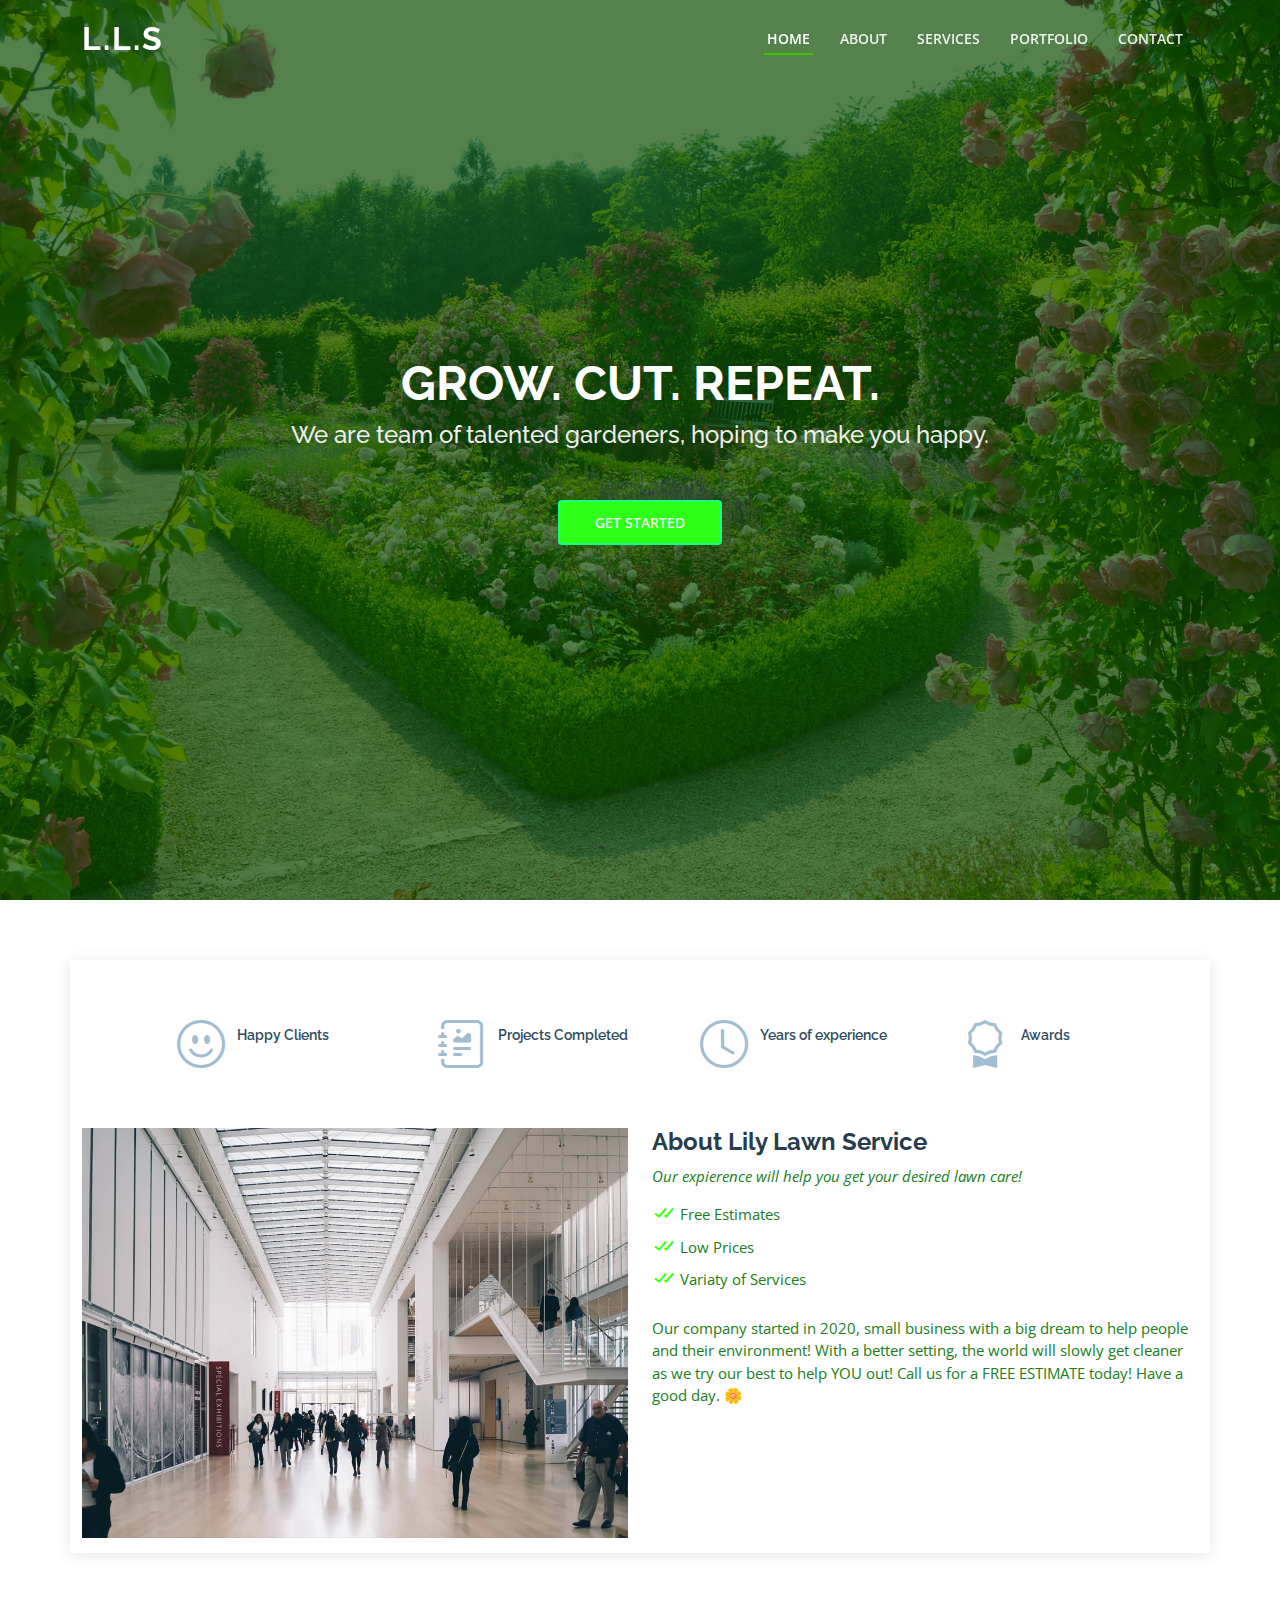
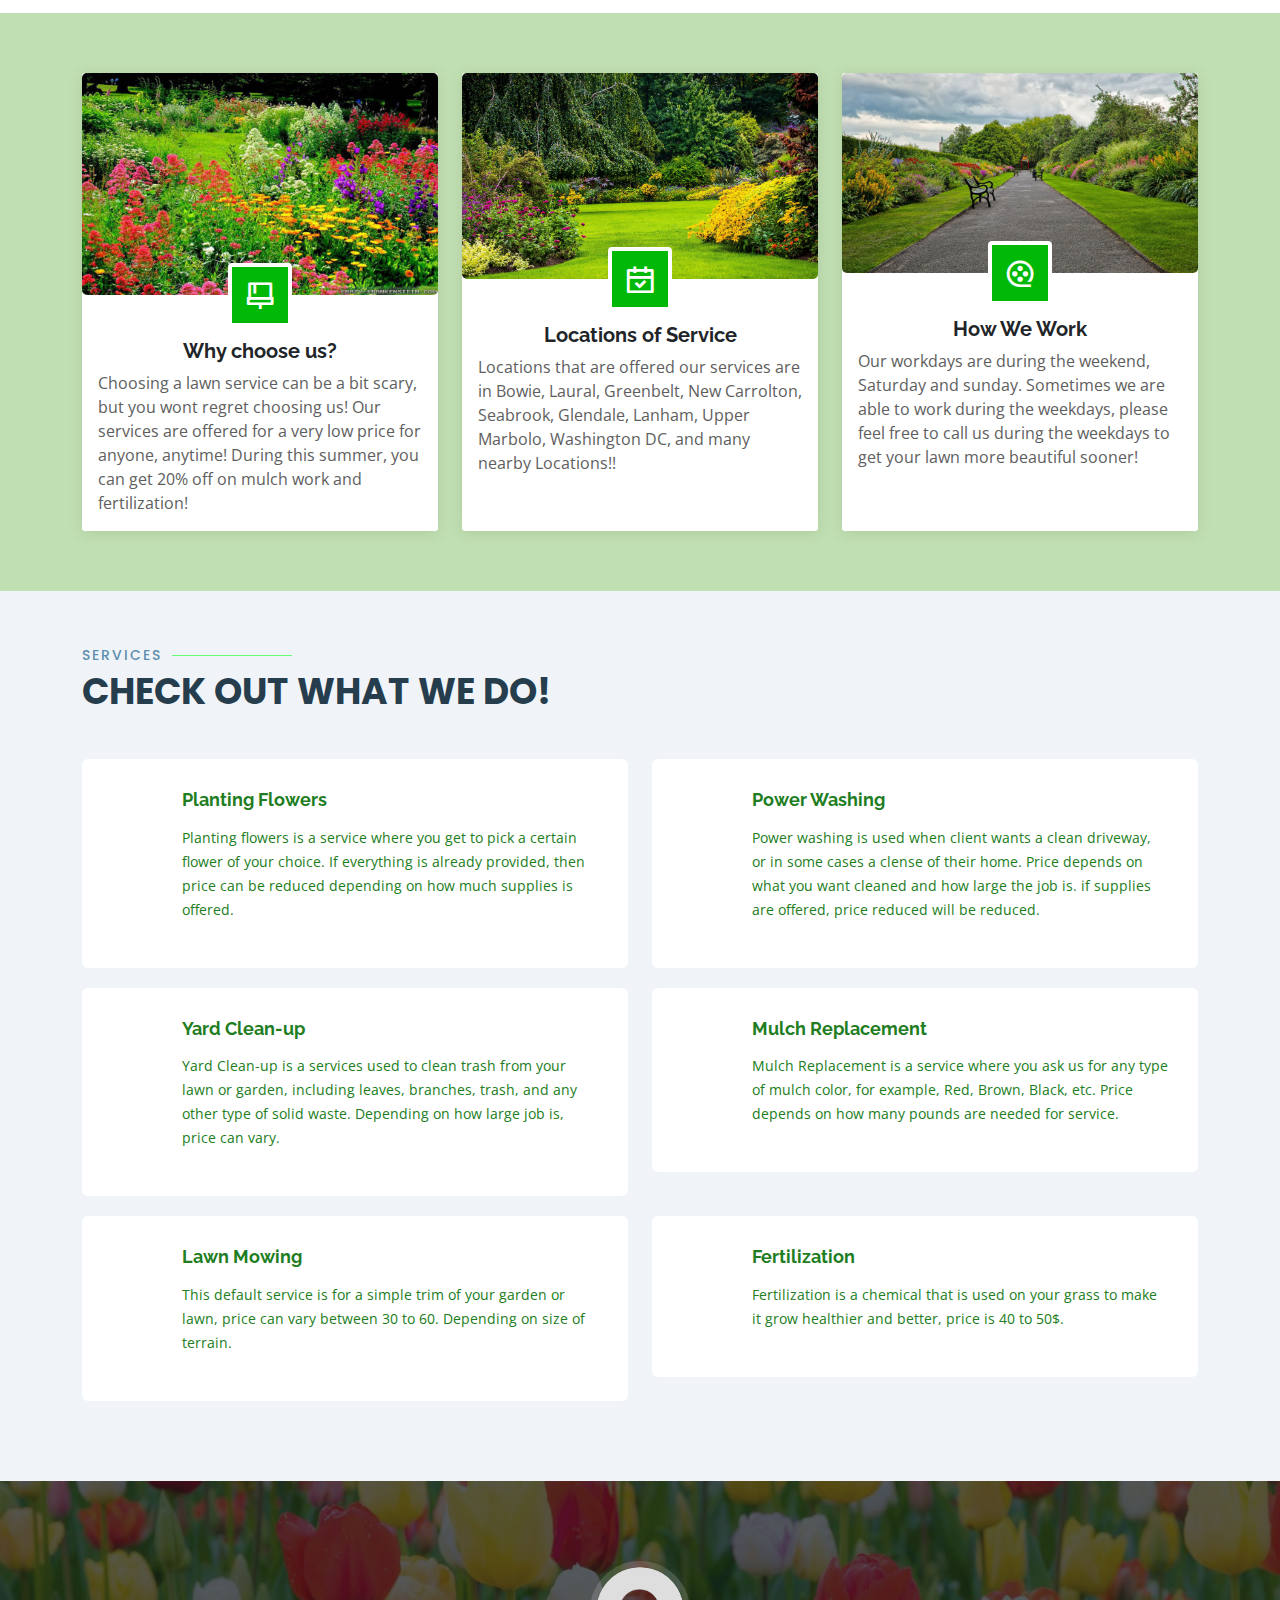
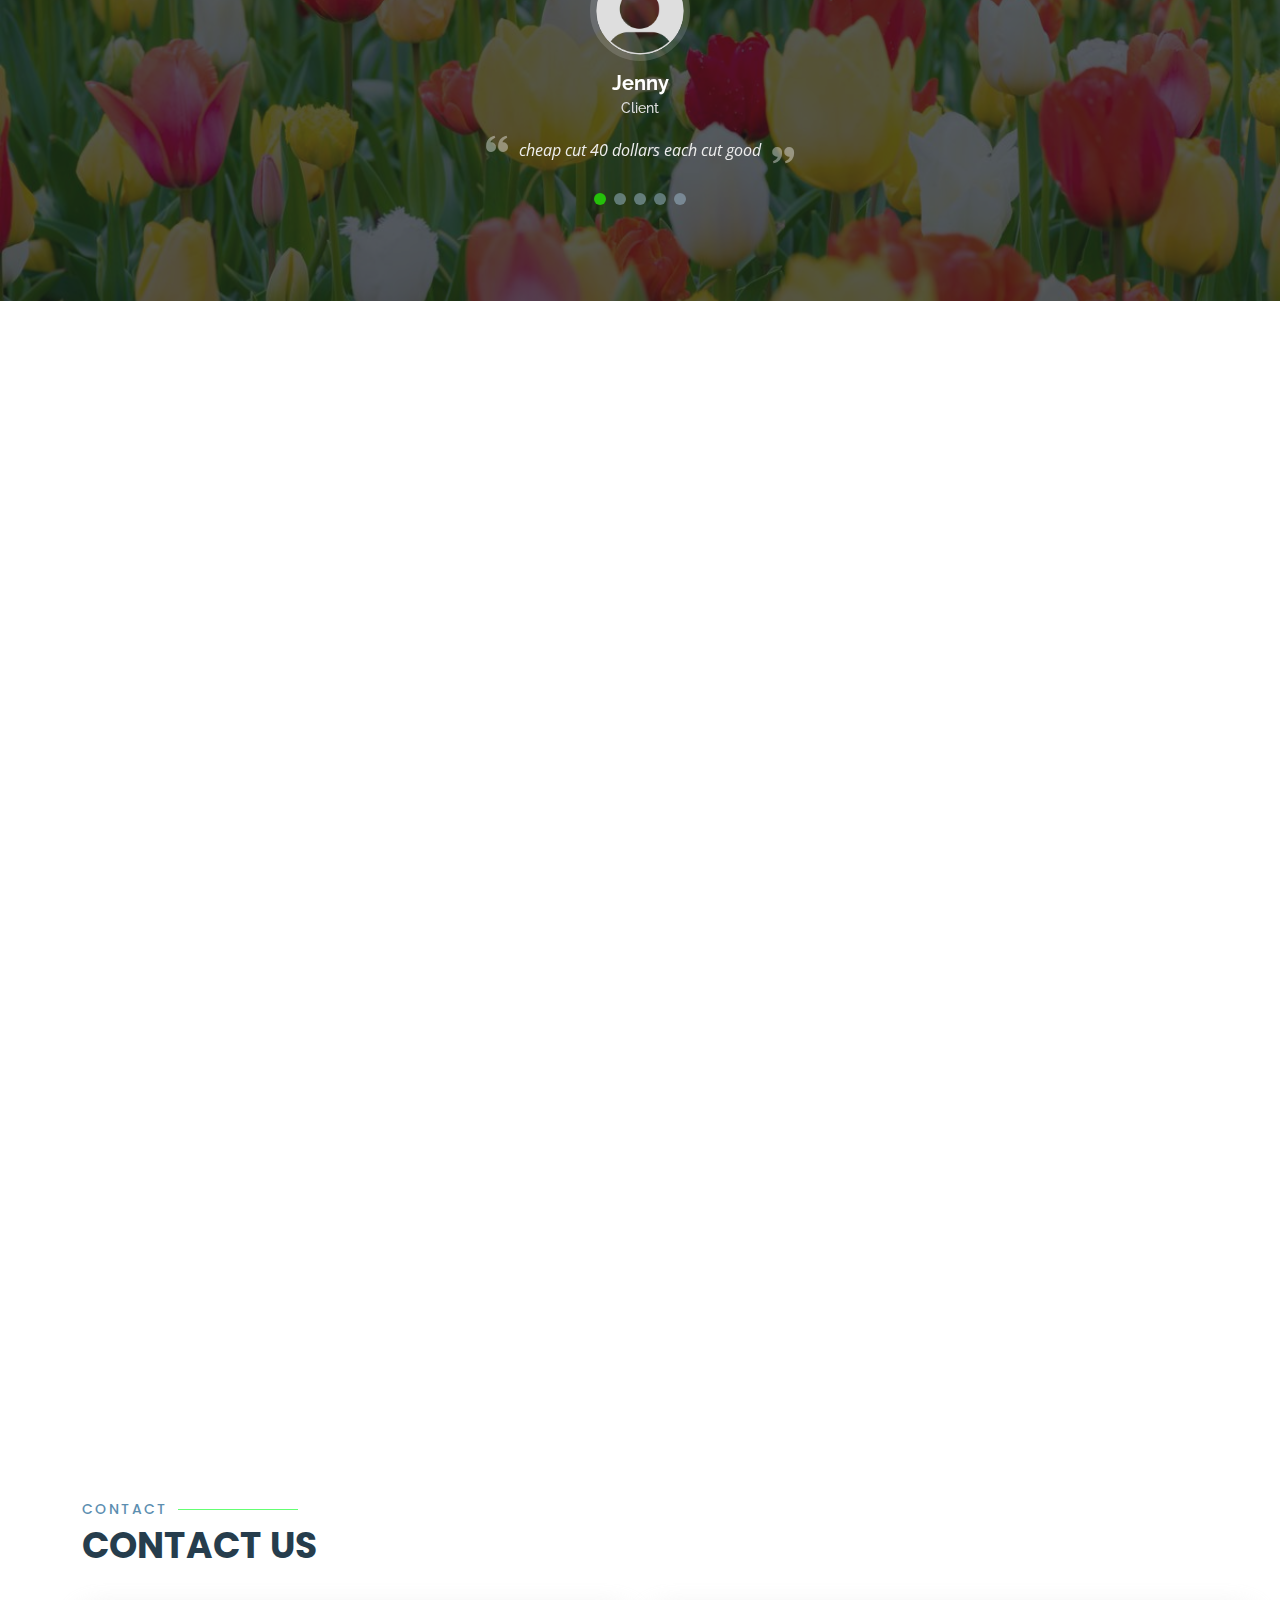
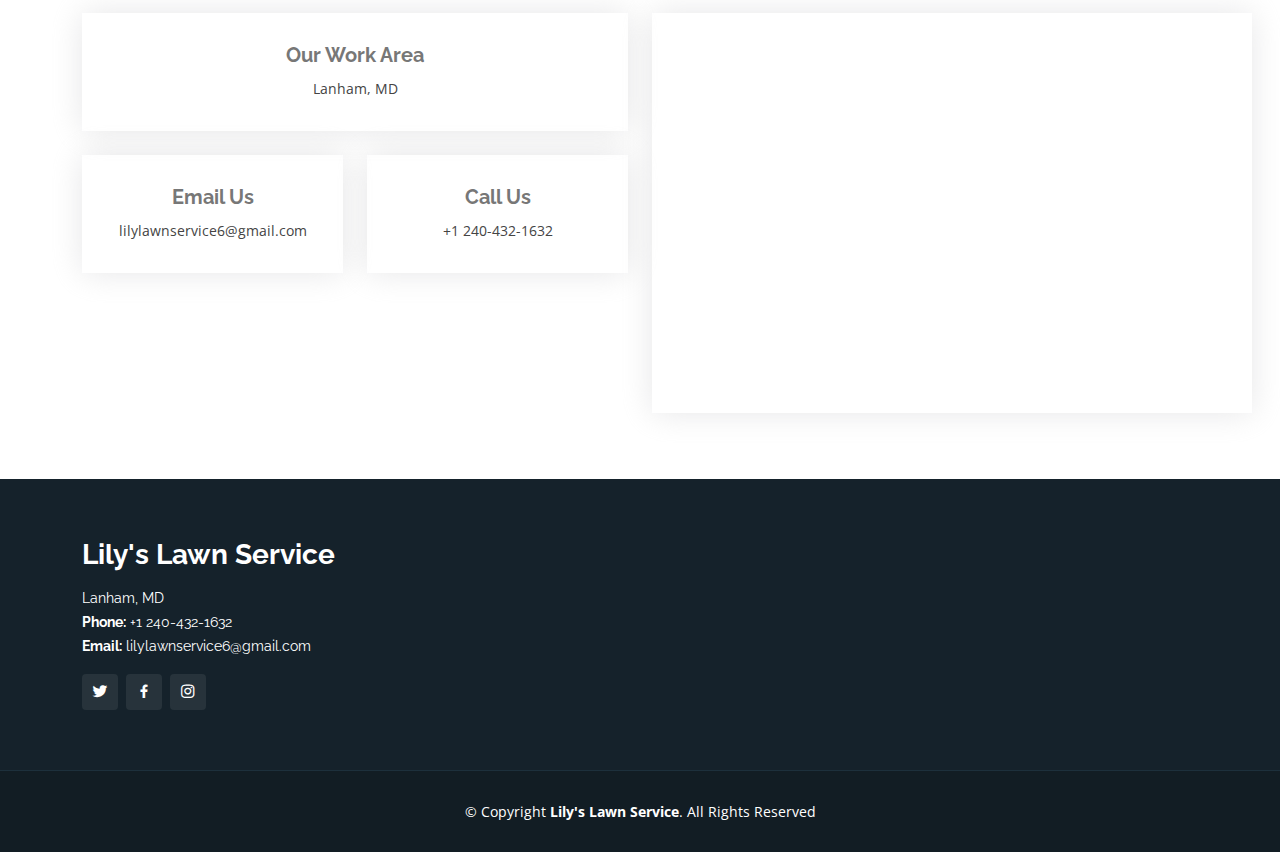
==== index.html @ 86cf3207 "fix address and #" ====
<!DOCTYPE html>
<html lang="en">

<head>
  <meta charset="utf-8">
  <meta content="width=device-width, initial-scale=1.0" name="viewport">

  <title>Lily's Lawn Service 🪷 </title>
  <meta content="" name="description">
  <meta content="" name="keywords">

  <!-- Favicons -->
  <link href="assets/img/favicon.png" rel="icon">
  <link href="assets/img/favicon.png" rel="apple-touch-icon">

  <!-- Google Fonts -->
  <link href="https://fonts.googleapis.com/css?family=Open+Sans:300,300i,400,400i,600,600i,700,700i|Raleway:300,300i,400,400i,500,500i,600,600i,700,700i|Poppins:300,300i,400,400i,500,500i,600,600i,700,700i" rel="stylesheet">
  <script async src="https://pagead2.googlesyndication.com/pagead/js/adsbygoogle.js?client=ca-pub-4412835452950258"
  crossorigin="anonymous"></script>
  <!-- Vendor CSS Files -->
  <link href="assets/vendor/aos/aos.css" rel="stylesheet">
  <link href="assets/vendor/bootstrap/css/bootstrap.min.css" rel="stylesheet">
  <link href="assets/vendor/bootstrap-icons/bootstrap-icons.css" rel="stylesheet">
  <link href="assets/vendor/boxicons/css/boxicons.min.css" rel="stylesheet">
  <link href="assets/vendor/glightbox/css/glightbox.min.css" rel="stylesheet">
  <link href="assets/vendor/remixicon/remixicon.css" rel="stylesheet">
  <link href="assets/vendor/swiper/swiper-bundle.min.css" rel="stylesheet">

  <!-- Template Main CSS File -->
  <link href="assets/css/style.css" rel="stylesheet">

</head>

<body>

  <!-- ======= Header ======= -->
  <header id="header" class="fixed-top ">
    <div class="container d-flex align-items-center justify-content-between">

      <h1 class="logo"><a href="index.html">L.L.S</a></h1>
      <!-- Uncomment below if you prefer to use an image logo -->
      <!-- <a href="index.html" class="logo"><img src="assets/img/logo.png" alt="" class="img-fluid"></a>-->

      <nav id="navbar" class="navbar">
        <ul>
          <li><a class="nav-link scrollto active" href="#hero">Home</a></li>
          <li><a class="nav-link scrollto" href="#about">About</a></li>
          <li><a class="nav-link scrollto" href="#services">Services</a></li>
          <li><a class="nav-link scrollto " href="#portfolio">Portfolio</a></li>
          <li><a class="nav-link scrollto" href="#contact">Contact</a></li>
        </ul>
        <i class="bi bi-list mobile-nav-toggle"></i>
      </nav><!-- .navbar -->

    </div>
  </header><!-- End Header -->

  <!-- ======= Hero Section ======= -->
  <section id="hero">
    <div class="hero-container" data-aos="fade-up" data-aos-delay="150">
      <h1>Grow. Cut. Repeat.</h1>
      <h2>We are team of talented gardeners, hoping to make you happy.</h2>
      <div class="d-flex">
        <a href="#about" class="btn-get-started scrollto">Get Started</a>
      </div>
    </div>
  </section><!-- End Hero -->

  <main id="main">

    <!-- ======= About Section ======= -->
    <section id="about" class="about">
      <div class="container">

        <div class="row justify-content-end">
          <div class="col-lg-11">
            <div class="row justify-content-end">

              <div class="col-lg-3 col-md-5 col-6 d-md-flex align-items-md-stretch">
                <div class="count-box">
                  <i class="bi bi-emoji-smile"></i>
                  
                  <p>Happy Clients</p>
                </div>
              </div>

              <div class="col-lg-3 col-md-5 col-6 d-md-flex align-items-md-stretch">
                <div class="count-box">
                  <i class="bi bi-journal-richtext"></i>
                  <p>Projects Completed</p>
                </div>
              </div>

              <div class="col-lg-3 col-md-5 col-6 d-md-flex align-items-md-stretch">
                <div class="count-box">
                  <i class="bi bi-clock"></i>
                  
                  <p>Years of experience</p>
                </div>
              </div>

              <div class="col-lg-3 col-md-5 col-6 d-md-flex align-items-md-stretch">
                <div class="count-box">
                  <i class="bi bi-award"></i>
                  
                  <p>Awards</p>
                </div>
              </div>

            </div>
          </div> 
        </div>

        <div class="row">

          <div class="col-lg-6 video-box align-self-baseline">
            <img src="assets/img/about.jpg" class="img-fluid" alt="">
          </div>

          <div class="col-lg-6 pt-3 pt-lg-0 content">
            <h3>About Lily Lawn Service</h3>
            <p class="fst-italic">
              Our expierence will help you get your desired lawn care!
            </p>
            <ul>
              <li><i class="bx bx-check-double"></i> Free Estimates</li>
              <li><i class="bx bx-check-double"></i> Low Prices</li>
              <li><i class="bx bx-check-double"></i> Variaty of Services</li>
            </ul>
            <p>
              Our company started in 2020, small business with a big dream to help people and their environment! With a better setting, the world
              will slowly get cleaner as we try our best to help YOU out! Call us for a FREE ESTIMATE today! Have a good day. 🌼
            </p>
          </div>

        </div>

      </div>
    </section><!-- End About Section -->

    <!-- ======= About Boxes Section ======= -->
    <section id="about-boxes" class="about-boxes">
      <div class="container">

        <div class="row">
          <div class="col-lg-4 col-md-6 d-flex align-items-stretch">
            <div class="card">
              <img src="assets/img/about-boxes-1.jpg" class="card-img" alt="...">
              <div class="card-icon">
                <i class="ri-brush-4-line"></i>
              </div>
              <div class="card-body">
                <h5 class="card-title">Why choose us?</h5>
                <p class="card-text">Choosing a lawn service can be a bit scary, but you wont regret choosing us! Our services are offered
                  for a very low price for anyone, anytime! During this summer, you can get 20% off on mulch work and fertilization!
                </p>
              </div>
            </div>
          </div>
          <div class="col-lg-4 col-md-6 d-flex align-items-stretch">
            <div class="card">
              <img src="assets/img/about-boxes-2.jpg" class="card-img" alt="...">
              <div class="card-icon">
                <i class="ri-calendar-check-line"></i>
              </div>
              <div class="card-body">
                <h5 class="card-title">Locations of Service</h5>
                <p class="card-text"> Locations that are offered our services are in Bowie, Laural, Greenbelt, New Carrolton, Seabrook, 
                  Glendale, Lanham, Upper Marbolo, Washington DC, and many nearby Locations!!
                </p>
              </div>
            </div>
          </div>
          <div class="col-lg-4 col-md-6 d-flex align-items-stretch">
            <div class="card">
              <img src="assets/img/about-boxes-3.jpg" class="card-img" alt="...">
              <div class="card-icon">
                <i class="ri-movie-2-line"></i>
              </div>
              <div class="card-body">
                <h5 class="card-title">How We Work</h5>
                <p class="card-text"> Our workdays are during the weekend, Saturday and sunday. Sometimes we are able to work during the weekdays,
                  please feel free to call us during the weekdays to get your lawn more beautiful sooner!
                </p>
              </div>
            </div>
          </div>
        </div>

      </div>
    </section><!-- End About Boxes Section -->



    <!-- ======= Services Section ======= -->
    <section id="services" class="services section-bg">
      <div class="container">

        <div class="section-title">
          <h2>Services</h2>
          <p>Check out what We Do!</p>
        </div>

        <div class="row">
          <div class="col-md-6">
            <div class="icon-box">
              <h4>Planting Flowers</h4>
              <p>Planting flowers is a service where you get to pick a certain flower of your choice. 
                If everything is already provided, then price can be reduced depending on how much supplies is offered.
              </p>
            </div>
          </div>
          <div class="col-md-6 mt-4 mt-md-0">
            <div class="icon-box">
              <h4>Power Washing</h4>
              <p>Power washing is used when client wants a clean driveway, or in some cases a clense of their home. Price depends on what you want
                cleaned and how large the job is. if supplies are offered, price reduced will be reduced.
              </p>
            </div>
          </div>
          <div class="col-md-6 mt-4 mt-md-0">
            <div class="icon-box">
              <h4>Yard Clean-up</h4>
              <p>Yard Clean-up is a services used to clean trash from your lawn or garden, including leaves, branches, trash, and any
                other type of solid waste. Depending on how large job is, price can vary.
              </p>
            </div>
          </div>
          <div class="col-md-6 mt-4 mt-md-0">
            <div class="icon-box">
              <h4>Mulch Replacement</h4>
              <p>Mulch Replacement is a service where you ask us for any type of mulch color, for example, Red, Brown, Black, etc. Price depends
                on how many pounds are needed for service. 
              </p>
            </div>
          </div>
          <div class="col-md-6 mt-4 mt-md-0">
            <div class="icon-box">
              <h4>Lawn Mowing</h4>
              <p>
               This default service is for a simple trim of your garden or lawn, price can vary between 30 to 60. Depending on size of terrain. 
              </p>
            </div>
          </div>
          <div class="col-md-6 mt-4 mt-md-0">
            <div class="icon-box">
              <h4>Fertilization</h4>
              <p>Fertilization is a chemical that is used on your grass to make it grow healthier and better, price is 40 to 50$.</p>
            </div>
          </div>
        </div>

      </div>
    </section><!-- End Services Section -->

    <!-- ======= Testimonials Section ======= -->
    <section id="testimonials" class="testimonials">
      <div class="container">

        <div class="testimonials-slider swiper">
          <div class="swiper-wrapper">

            <div class="swiper-slide">
              <div class="testimonial-item">
                <img src="assets/img/testimonials/testimonials-1.jpg" class="testimonial-img" alt="">
                <h3>Jenny</h3>
                <h4>Client</h4>
                <p>
                  <i class="bx bxs-quote-alt-left quote-icon-left"></i>
                  cheap cut 40 dollars each cut good
                  <i class="bx bxs-quote-alt-right quote-icon-right"></i>
                </p>
              </div>
            </div><!-- End testimonial item -->

            <div class="swiper-slide">
              <div class="testimonial-item">
                <img src="assets/img/testimonials/testimonials-1.jpg" class="testimonial-img" alt="">
                <h3>Stacy</h3>
                <h4>Client</h4>
                <p>
                  <i class="bx bxs-quote-alt-left quote-icon-left"></i>
                  good work with edges
                  <i class="bx bxs-quote-alt-right quote-icon-right"></i>
                </p>
              </div>
            </div><!-- End testimonial item -->

            <div class="swiper-slide">
              <div class="testimonial-item">
                <img src="assets/img/testimonials/testimonials-1.jpg" class="testimonial-img" alt="">
                <h3>John</h3>
                <h4>Client</h4>
                <p>
                  <i class="bx bxs-quote-alt-left quote-icon-left"></i>
                  mulch work clean and nice, low price
                  <i class="bx bxs-quote-alt-right quote-icon-right"></i>
                </p>
              </div>
            </div><!-- End testimonial item -->

            <div class="swiper-slide">
              <div class="testimonial-item">
                <img src="assets/img/testimonials/testimonials-1.jpg" class="testimonial-img" alt="">
                <h3>Sarah</h3>
                <h4>Client</h4>
                <p>
                  <i class="bx bxs-quote-alt-left quote-icon-left"></i>
                  fertilization grew my lawn better than before, im happy
                  <i class="bx bxs-quote-alt-right quote-icon-right"></i>
                </p>
              </div>
            </div><!-- End testimonial item -->

            <div class="swiper-slide">
              <div class="testimonial-item">
                <img src="assets/img/testimonials/testimonials-1.jpg" class="testimonial-img" alt="">
                <h3>Brett</h3>
                <h4>Client</h4>
                <p>
                  <i class="bx bxs-quote-alt-left quote-icon-left"></i>
                  Good work 💵
                  <i class="bx bxs-quote-alt-right quote-icon-right"></i>
                </p>
              </div>
            </div><!-- End testimonial item -->

          </div>
          <div class="swiper-pagination"></div>
        </div>

      </div>
    </section><!-- End Testimonials Section -->

    <!-- ======= Portfolio Section ======= -->
    <section id="portfolio" class="portfolio">
      <div class="container" data-aos="fade-up">

        <div class="section-title">
          <h2>Pictures!</h2>
          <p>Check our Work 💐</p>
        </div>

        

        <div class="row portfolio-container">

          <div class="col-lg-4 col-md-6 portfolio-item filter-app">
            <img src="assets/img/portfolio/portfolio-1.jpg" class="img-fluid" alt="">
            <div class="portfolio-info">
              
              <a href="assets/img/portfolio/portfolio-1.jpg" data-gallery="portfolioGallery" class="portfolio-lightbox preview-link" ><i class="bx bx-plus"></i></a>
              
            </div>
          </div>

          <div class="col-lg-4 col-md-6 portfolio-item filter-web">
            <img src="assets/img/portfolio/portfolio-2.jpg" class="img-fluid" alt="">
            <div class="portfolio-info">
              
              <a href="assets/img/portfolio/portfolio-2.jpg" data-gallery="portfolioGallery" class="portfolio-lightbox preview-link"><i class="bx bx-plus"></i></a>
              </a>
            </div>
          </div>

          <div class="col-lg-4 col-md-6 portfolio-item filter-app">
            <img src="assets/img/portfolio/portfolio-3.jpg" class="img-fluid" alt="">
            <div class="portfolio-info">
             
              <a href="assets/img/portfolio/portfolio-3.jpg" data-gallery="portfolioGallery" class="portfolio-lightbox preview-link" ><i class="bx bx-plus"></i></a>
              </a>
            </div>
          </div>

          <div class="col-lg-4 col-md-6 portfolio-item filter-card">
            <img src="assets/img/portfolio/portfolio-4.jpg" class="img-fluid" alt="">
            <div class="portfolio-info">
              
              <a href="assets/img/portfolio/portfolio-4.jpg" data-gallery="portfolioGallery" class="portfolio-lightbox preview-link" ><i class="bx bx-plus"></i></a>
              </a>
            </div>
          </div>

          <div class="col-lg-4 col-md-6 portfolio-item filter-web">
            <img src="assets/img/portfolio/portfolio-5.jpg" class="img-fluid" alt="">
            <div class="portfolio-info">
             
              <a href="assets/img/portfolio/portfolio-5.jpg" data-gallery="portfolioGallery" class="portfolio-lightbox preview-link" ><i class="bx bx-plus"></i></a>
              </i></a>
            </div>
          </div>

          

          <div class="col-lg-4 col-md-6 portfolio-item filter-card">
            <img src="assets/img/portfolio/portfolio-7.jpg" class="img-fluid" alt="">
            <div class="portfolio-info">
              
              <a href="assets/img/portfolio/portfolio-7.jpg" data-gallery="portfolioGallery" class="portfolio-lightbox preview-link" ><i class="bx bx-plus"></i></a>
              </i></a>
            </div>
          </div>

          <div class="col-lg-4 col-md-6 portfolio-item filter-card">
            <img src="assets/img/portfolio/portfolio-8.jpg" class="img-fluid" alt="">
            <div class="portfolio-info">
              
              <a href="assets/img/portfolio/portfolio-8.jpg" data-gallery="portfolioGallery" class="portfolio-lightbox preview-link"><i class="bx bx-plus"></i></a>
              </a>
            </div>
          </div>

          <div class="col-lg-4 col-md-6 portfolio-item filter-web">
            <img src="assets/img/portfolio/portfolio-9.jpg" class="img-fluid" alt="">
            <div class="portfolio-info">
              
              <a href="assets/img/portfolio/portfolio-9.jpg" data-gallery="portfolioGallery" class="portfolio-lightbox preview-link"><i class="bx bx-plus"></i></a>
              </a>
            </div>
          </div>

        </div>

      </div>
    </section><!-- End Portfolio Section -->


    <!-- ======= Contact Section ======= -->
    <section id="contact" class="contact">
      <div class="container">

    <div class=" section-title">
        <h2>Contact</h2>
        <p>Contact Us</p>
      </div>

      <div class="row">

        <div class="col-lg-6">

          <div class="row">
            <div class="col-md-12">
              <div class="info-box">
                
                <h3>Our Work Area</h3>
                <p>Lanham, MD</p>
              </div>
            </div>
            <div class="col-md-6">
              <div class="info-box mt-4">
                
                <h3>Email Us</h3>
                <p>lilylawnservice6@gmail.com</p>
              </div>
            </div>
            <div class="col-md-6">
              <div class="info-box mt-4">
                
                <h3>Call Us</h3>
                <p>+1 240-432-1632</p>
              </div>
              
              
            </div>
          </div>

        </div>
        <div class="col-lg-6 mt-4 mt-lg-0">
        <iframe src="https://www.google.com/maps/embed?pb=!1m18!1m12!1m3!1d198740.94973041775!2d-77.17938528219297!3d38.893629164946034!2m3!1f0!2f0!3f0!3m2!1i1024!2i768!4f13.1!3m3!1m2!1s0x89b7c6de5af6e45b%3A0xd6e28ec00254a198!2sWashington%2C%20District%20of%20Columbia!5e0!3m2!1sen!2sus!4v1688306284787!5m2!1sen!2sus" width="600" height="400" style="border:0;" div class="php-email-form" allowfullscreen="" loading="lazy" referrerpolicy="no-referrer-when-downgrade"></iframe></div>
      </div>
    </div>

      </div>
      
    </section><!-- End Contact Section -->

  </main><!-- End #main -->

  <!-- ======= Footer ======= -->
  <footer id="footer">
    <div class="footer-top">
      <div class="container">
        <div class="row">

          <div class="col-lg-3 col-md-6">
            <div class="footer-info">
              <h3>Lily's Lawn Service</h3>
              <p>
                Lanham, MD<br>
                <strong>Phone:</strong> +1 240-432-1632<br>
                <strong>Email:</strong> lilylawnservice6@gmail.com<br>
              </p>
              <div class="social-links mt-3">
                <a href="https://twitter.com/LilyLawnServic3" target="_blank" class="twitter"><i class="bx bxl-twitter"></i></a>
                <a href="https://www.facebook.com/nicole.delacryz.9"  target="_blank" class="facebook"><i class="bx bxl-facebook"></i></a>
                <a href="https://www.instagram.com/lilyslawn/"  target="_blank" class="instagram"><i class="bx bxl-instagram"></i></a>
              </div>
            </div>
          </div>


         

        </div>
      </div>
    </div>

    <div class="container">
      <div class="copyright">
        &copy; Copyright <strong><span>Lily's Lawn Service</span></strong>. All Rights Reserved
      </div>
    </div>
  </footer><!-- End Footer -->

  <div id="preloader"></div>
  <a href="#" class="back-to-top d-flex align-items-center justify-content-center"><i class="bi bi-arrow-up-short"></i></a>

  <!-- Vendor JS Files -->
  <script src="assets/vendor/purecounter/purecounter_vanilla.js"></script>
  <script src="assets/vendor/aos/aos.js"></script>
  <script src="assets/vendor/bootstrap/js/bootstrap.bundle.min.js"></script>
  <script src="assets/vendor/glightbox/js/glightbox.min.js"></script>
  <script src="assets/vendor/isotope-layout/isotope.pkgd.min.js"></script>
  <script src="assets/vendor/swiper/swiper-bundle.min.js"></script>

  <!-- Template Main JS File -->
  <script src="assets/js/main.js"></script>

</body>

</html>
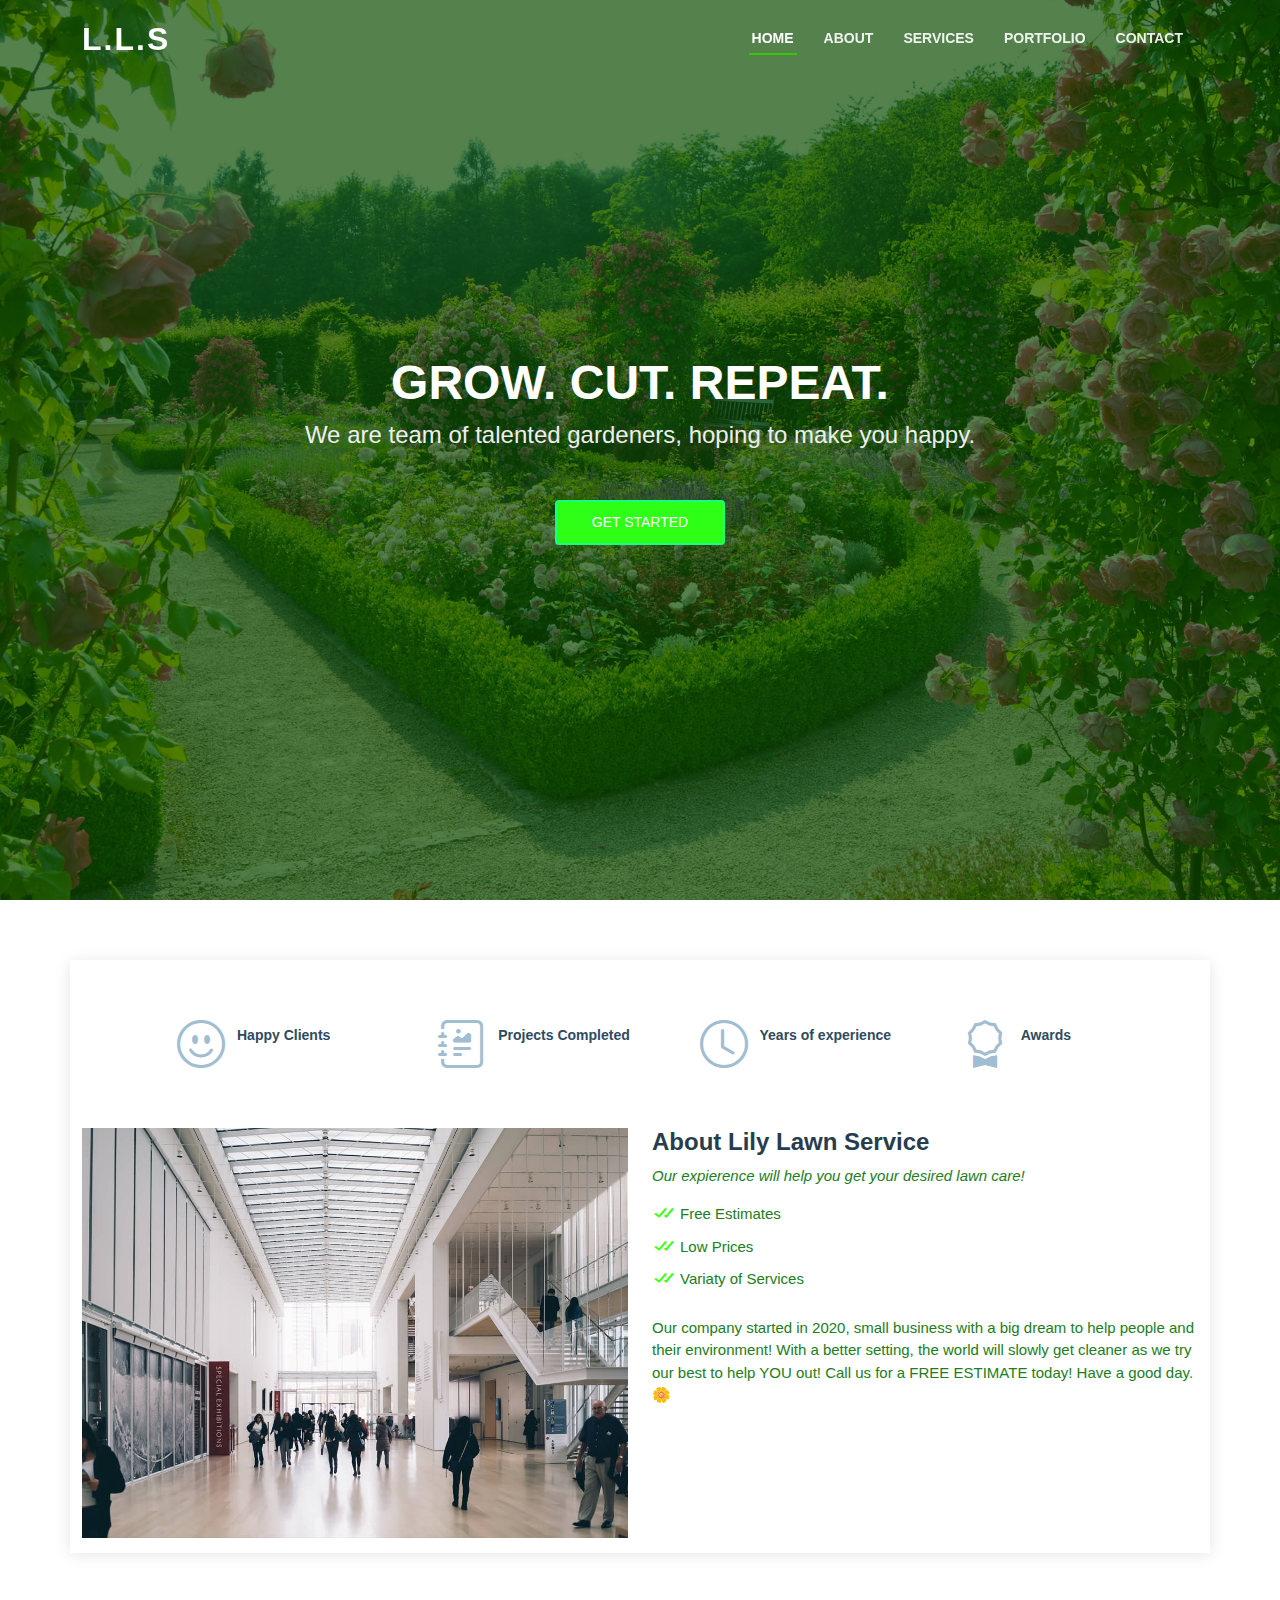
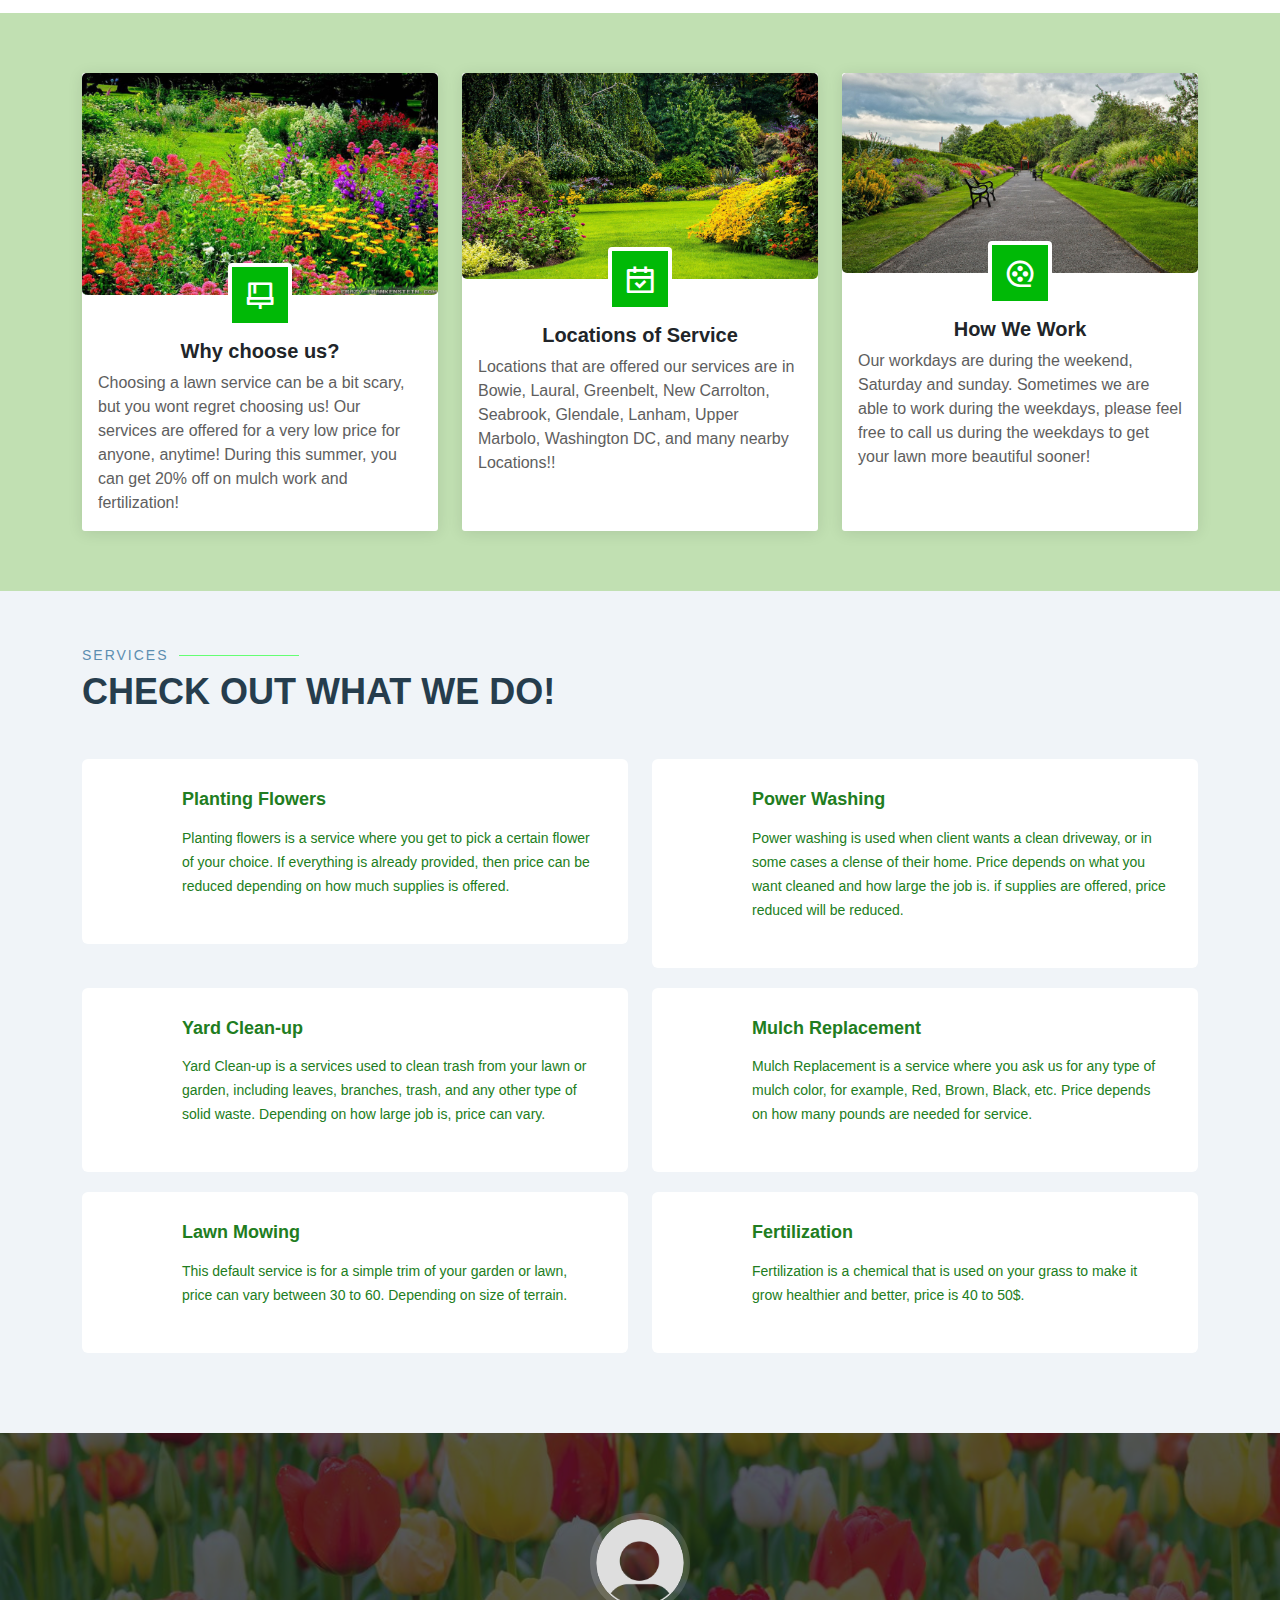
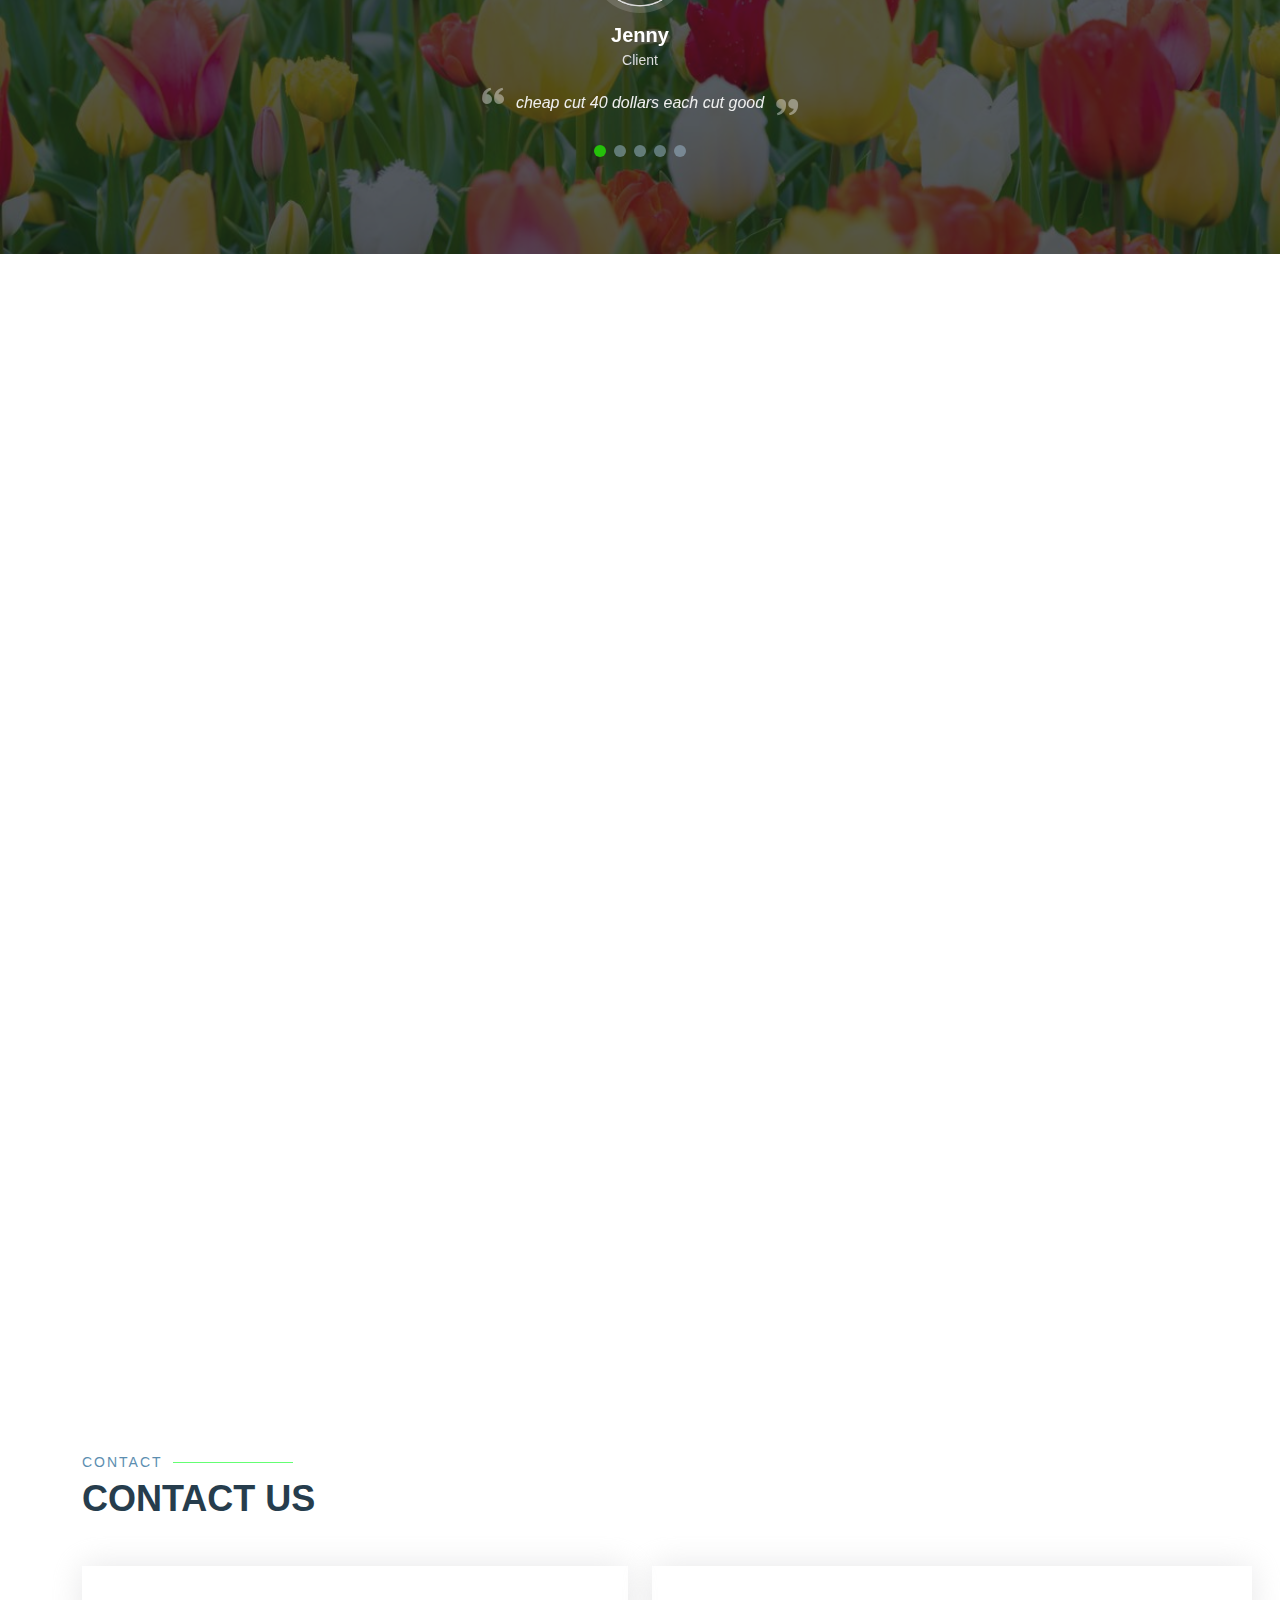
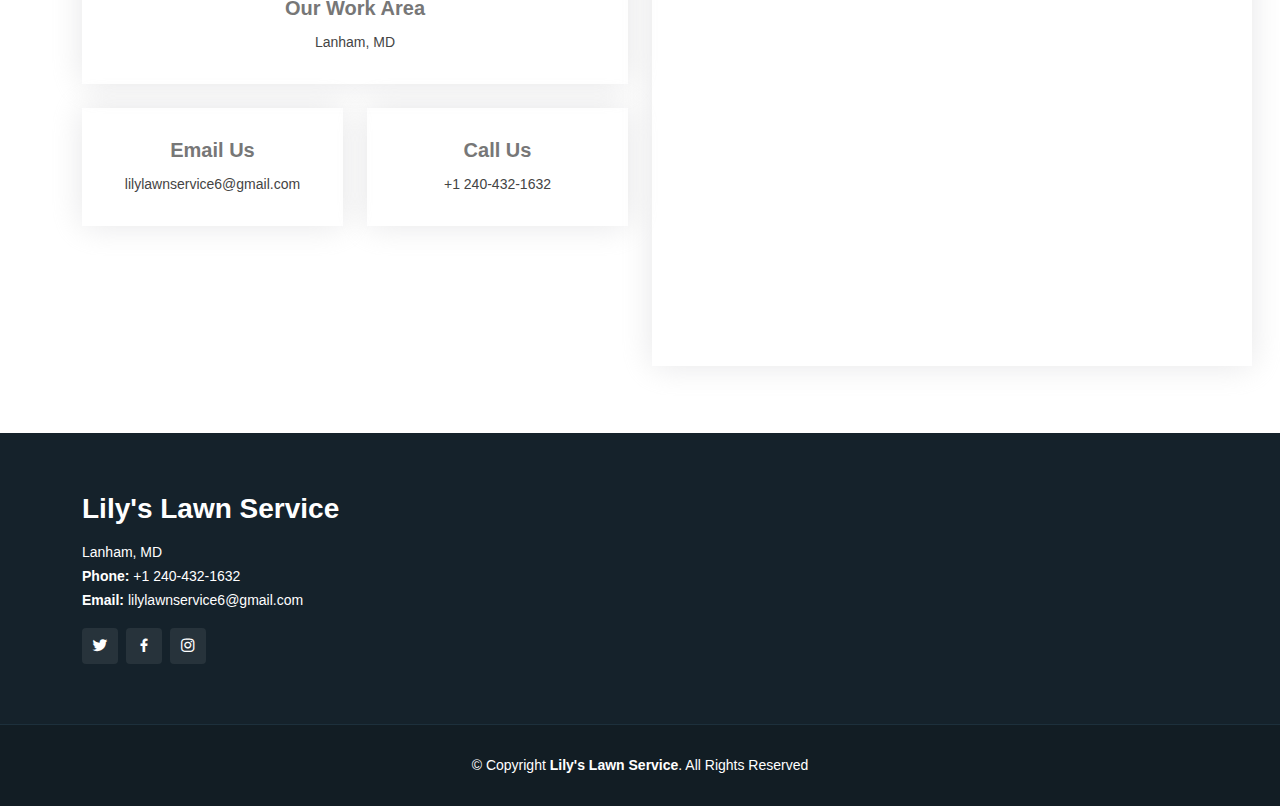
==== commit 4481ca8d: "fix open a & divs" ====
--- a/index.html
+++ b/index.html
@@ -14,7 +14,6 @@
   <link href="assets/img/favicon.png" rel="apple-touch-icon">
 
   <!-- Google Fonts -->
-  <link href="https://fonts.googleapis.com/css?family=Open+Sans:300,300i,400,400i,600,600i,700,700i|Raleway:300,300i,400,400i,500,500i,600,600i,700,700i|Poppins:300,300i,400,400i,500,500i,600,600i,700,700i" rel="stylesheet">
   <script async src="https://pagead2.googlesyndication.com/pagead/js/adsbygoogle.js?client=ca-pub-4412835452950258"
   crossorigin="anonymous"></script>
   <!-- Vendor CSS Files -->
@@ -359,7 +358,7 @@
             <div class="portfolio-info">
               
               <a href="assets/img/portfolio/portfolio-2.jpg" data-gallery="portfolioGallery" class="portfolio-lightbox preview-link"><i class="bx bx-plus"></i></a>
-              </a>
+
             </div>
           </div>
 
@@ -368,7 +367,7 @@
             <div class="portfolio-info">
              
               <a href="assets/img/portfolio/portfolio-3.jpg" data-gallery="portfolioGallery" class="portfolio-lightbox preview-link" ><i class="bx bx-plus"></i></a>
-              </a>
+              
             </div>
           </div>
 
@@ -377,7 +376,7 @@
             <div class="portfolio-info">
               
               <a href="assets/img/portfolio/portfolio-4.jpg" data-gallery="portfolioGallery" class="portfolio-lightbox preview-link" ><i class="bx bx-plus"></i></a>
-              </a>
+              
             </div>
           </div>
 
@@ -386,7 +385,7 @@
             <div class="portfolio-info">
              
               <a href="assets/img/portfolio/portfolio-5.jpg" data-gallery="portfolioGallery" class="portfolio-lightbox preview-link" ><i class="bx bx-plus"></i></a>
-              </i></a>
+              
             </div>
           </div>
 
@@ -397,7 +396,7 @@
             <div class="portfolio-info">
               
               <a href="assets/img/portfolio/portfolio-7.jpg" data-gallery="portfolioGallery" class="portfolio-lightbox preview-link" ><i class="bx bx-plus"></i></a>
-              </i></a>
+              
             </div>
           </div>
 
@@ -406,7 +405,7 @@
             <div class="portfolio-info">
               
               <a href="assets/img/portfolio/portfolio-8.jpg" data-gallery="portfolioGallery" class="portfolio-lightbox preview-link"><i class="bx bx-plus"></i></a>
-              </a>
+              
             </div>
           </div>
 
@@ -415,7 +414,7 @@
             <div class="portfolio-info">
               
               <a href="assets/img/portfolio/portfolio-9.jpg" data-gallery="portfolioGallery" class="portfolio-lightbox preview-link"><i class="bx bx-plus"></i></a>
-              </a>
+              
             </div>
           </div>
 
@@ -470,7 +469,7 @@
       </div>
     </div>
 
-      </div>
+      
       
     </section><!-- End Contact Section -->
 
--- a/assets/css/style.css
+++ b/assets/css/style.css
@@ -6,6 +6,7 @@
 body {
   font-family: "Open Sans", sans-serif;
   color: #217d21;
+  
 }
 
 a {
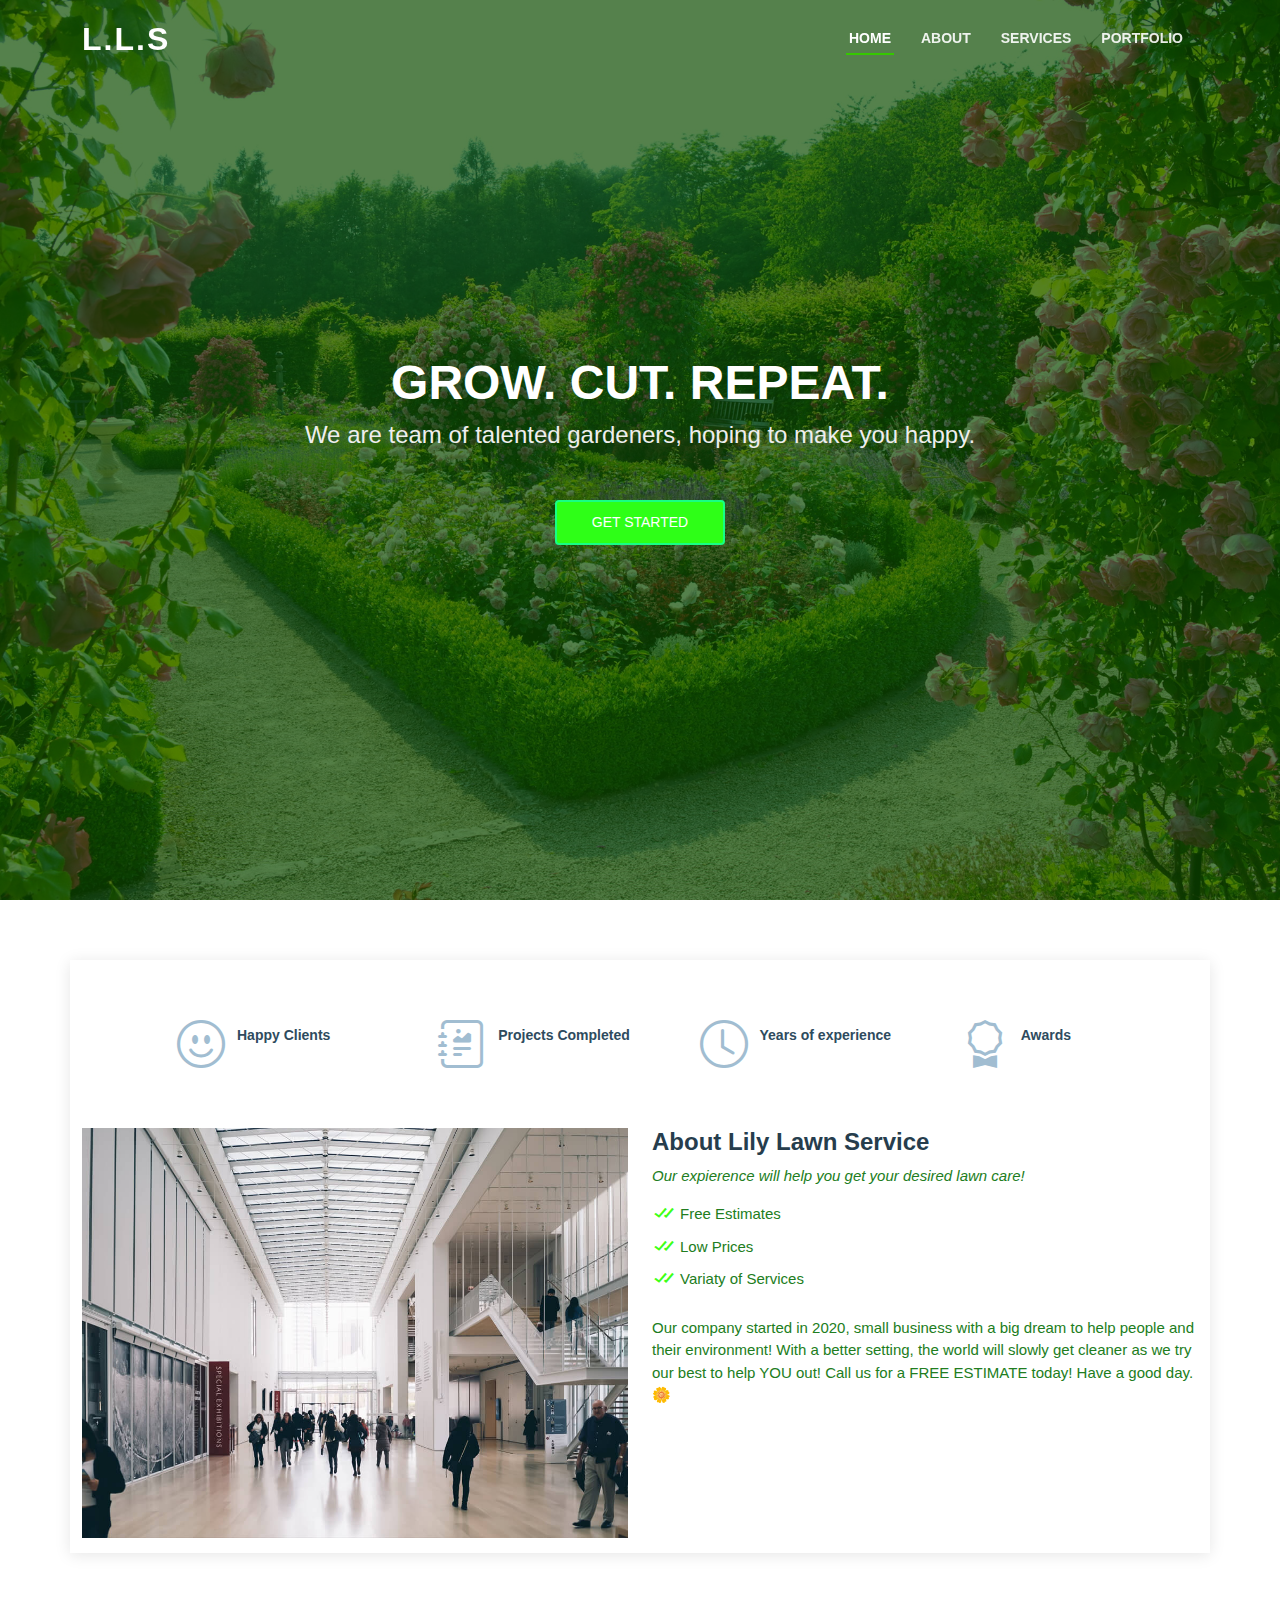
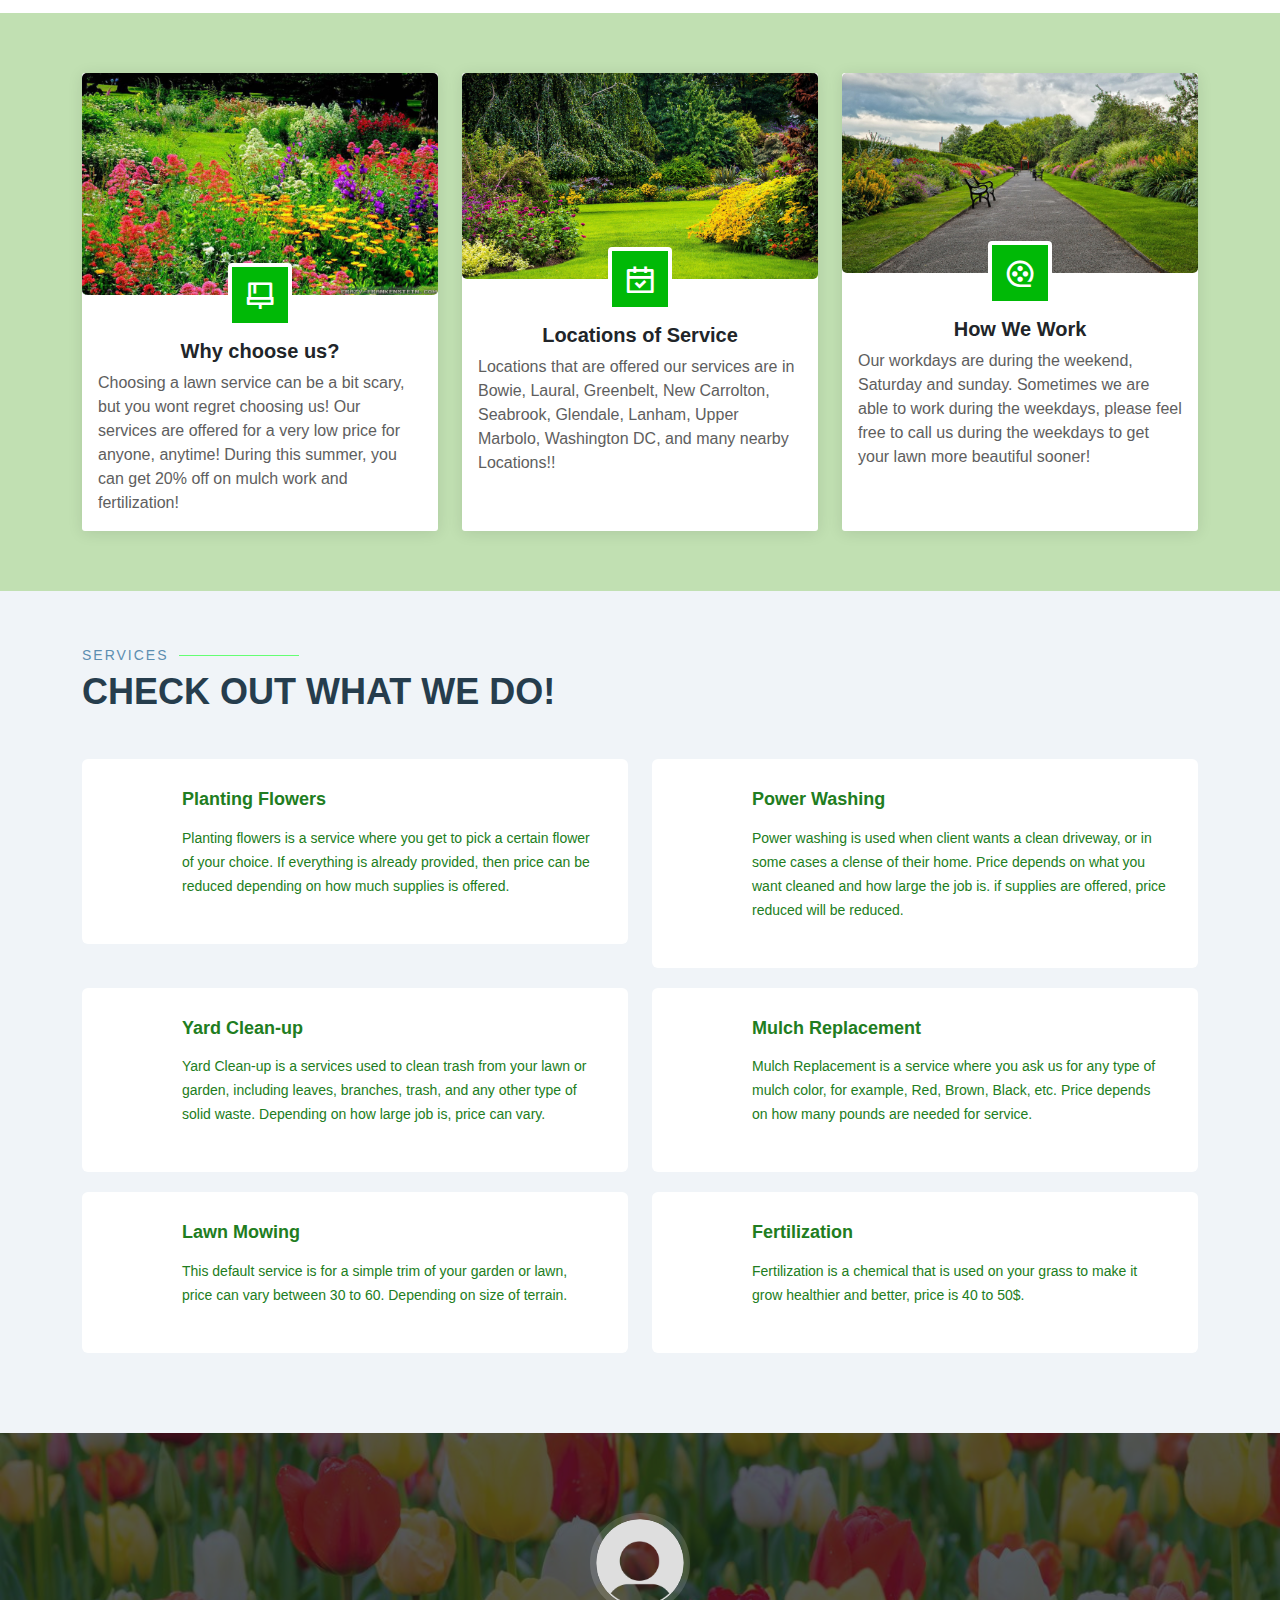
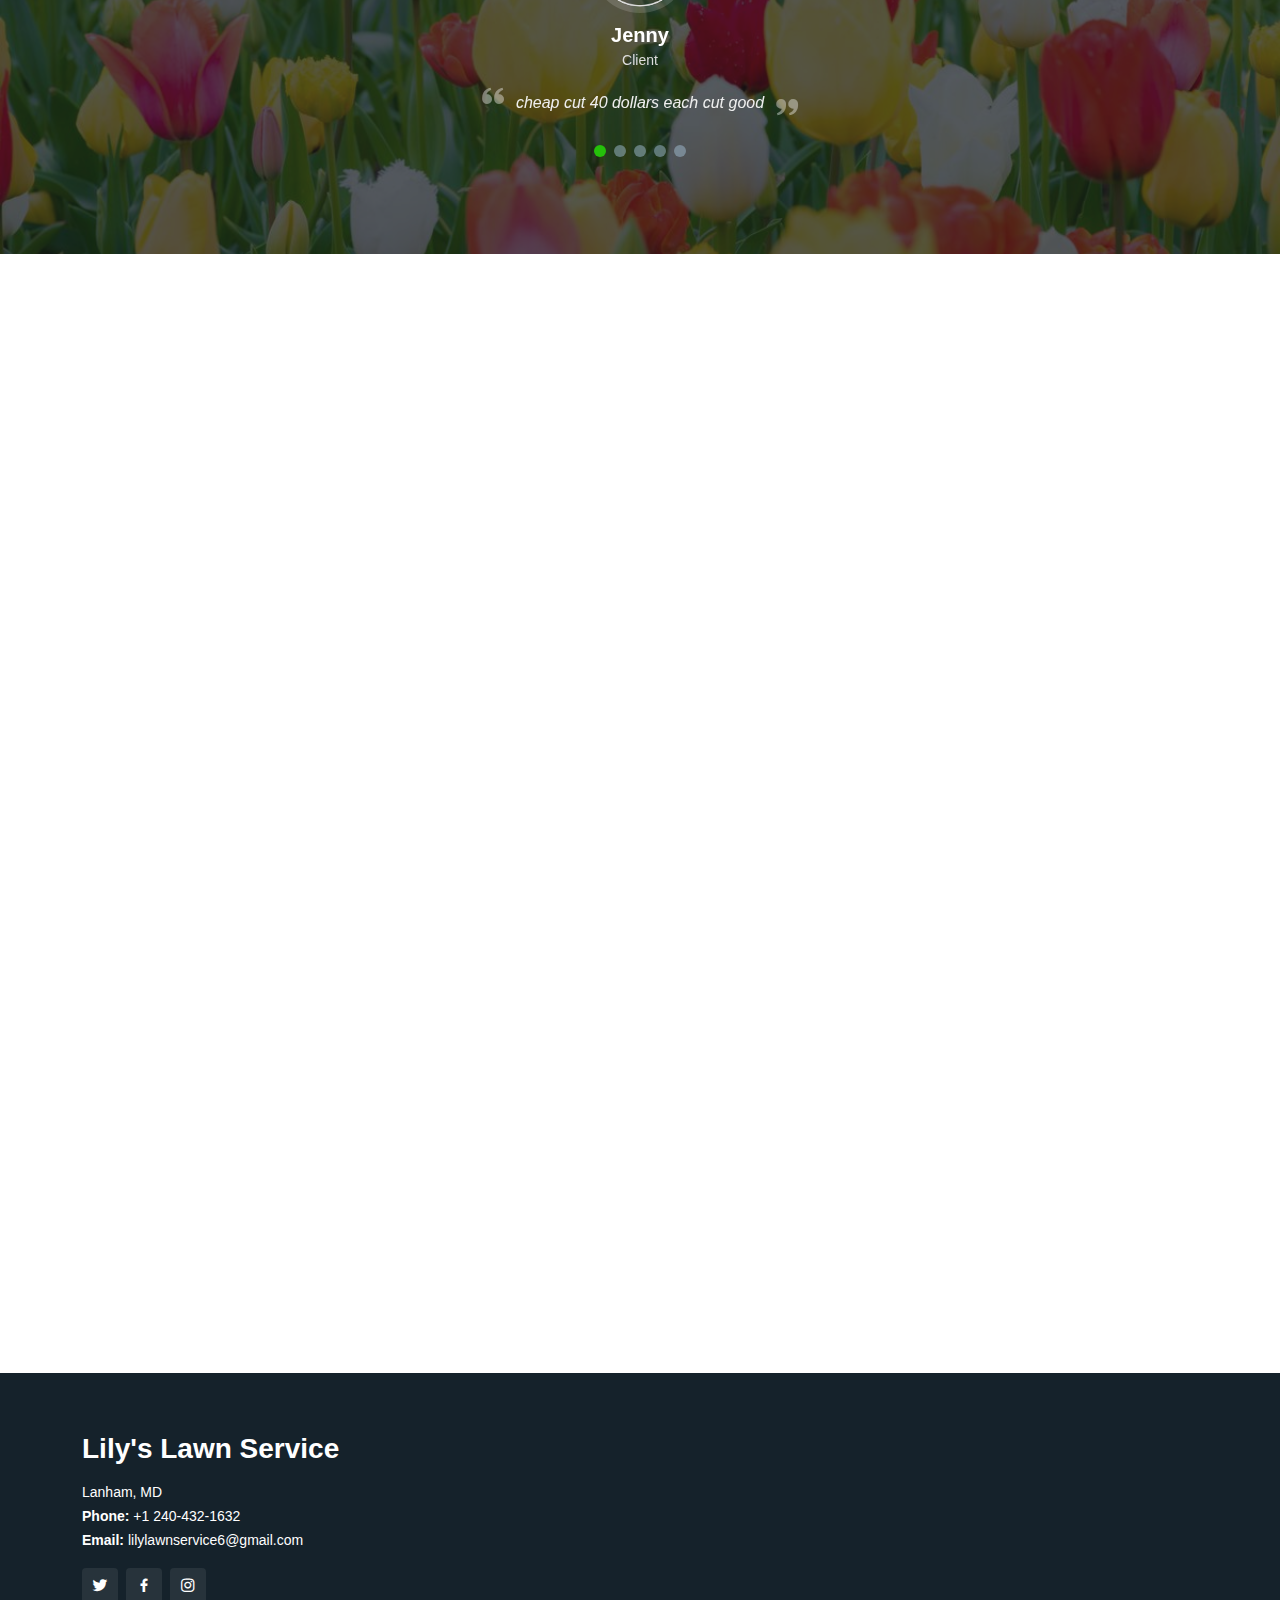
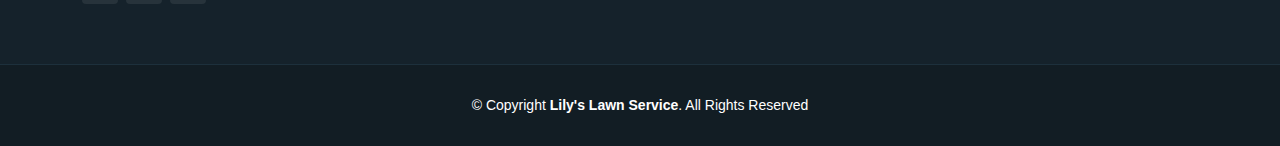
==== commit 39a407bf: "fix google map" ====
--- a/index.html
+++ b/index.html
@@ -46,7 +46,7 @@
           <li><a class="nav-link scrollto" href="#about">About</a></li>
           <li><a class="nav-link scrollto" href="#services">Services</a></li>
           <li><a class="nav-link scrollto " href="#portfolio">Portfolio</a></li>
-          <li><a class="nav-link scrollto" href="#contact">Contact</a></li>
+          
         </ul>
         <i class="bi bi-list mobile-nav-toggle"></i>
       </nav><!-- .navbar -->
@@ -423,56 +423,6 @@
       </div>
     </section><!-- End Portfolio Section -->
 
-
-    <!-- ======= Contact Section ======= -->
-    <section id="contact" class="contact">
-      <div class="container">
-
-    <div class=" section-title">
-        <h2>Contact</h2>
-        <p>Contact Us</p>
-      </div>
-
-      <div class="row">
-
-        <div class="col-lg-6">
-
-          <div class="row">
-            <div class="col-md-12">
-              <div class="info-box">
-                
-                <h3>Our Work Area</h3>
-                <p>Lanham, MD</p>
-              </div>
-            </div>
-            <div class="col-md-6">
-              <div class="info-box mt-4">
-                
-                <h3>Email Us</h3>
-                <p>lilylawnservice6@gmail.com</p>
-              </div>
-            </div>
-            <div class="col-md-6">
-              <div class="info-box mt-4">
-                
-                <h3>Call Us</h3>
-                <p>+1 240-432-1632</p>
-              </div>
-              
-              
-            </div>
-          </div>
-
-        </div>
-        <div class="col-lg-6 mt-4 mt-lg-0">
-        <iframe src="https://www.google.com/maps/embed?pb=!1m18!1m12!1m3!1d198740.94973041775!2d-77.17938528219297!3d38.893629164946034!2m3!1f0!2f0!3f0!3m2!1i1024!2i768!4f13.1!3m3!1m2!1s0x89b7c6de5af6e45b%3A0xd6e28ec00254a198!2sWashington%2C%20District%20of%20Columbia!5e0!3m2!1sen!2sus!4v1688306284787!5m2!1sen!2sus" width="600" height="400" style="border:0;" div class="php-email-form" allowfullscreen="" loading="lazy" referrerpolicy="no-referrer-when-downgrade"></iframe></div>
-      </div>
-    </div>
-
-      
-      
-    </section><!-- End Contact Section -->
-
   </main><!-- End #main -->
 
   <!-- ======= Footer ======= -->
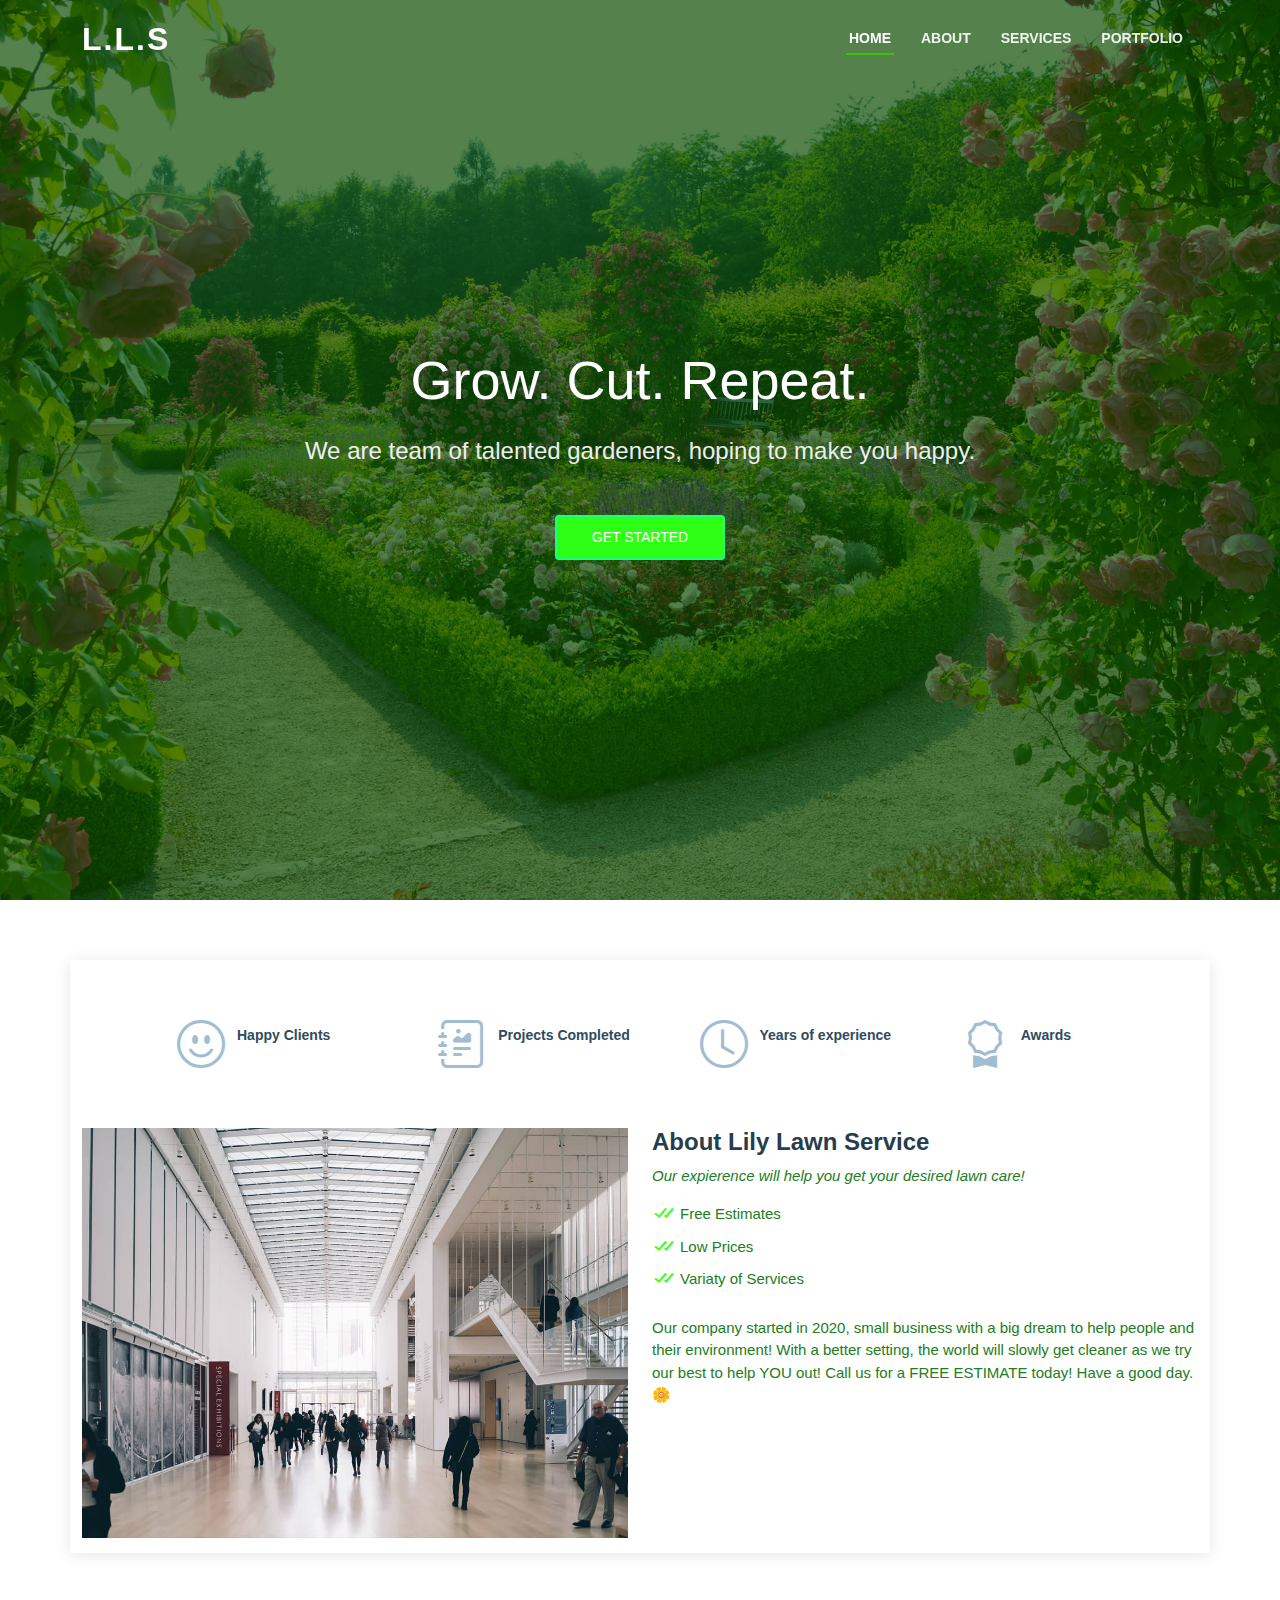
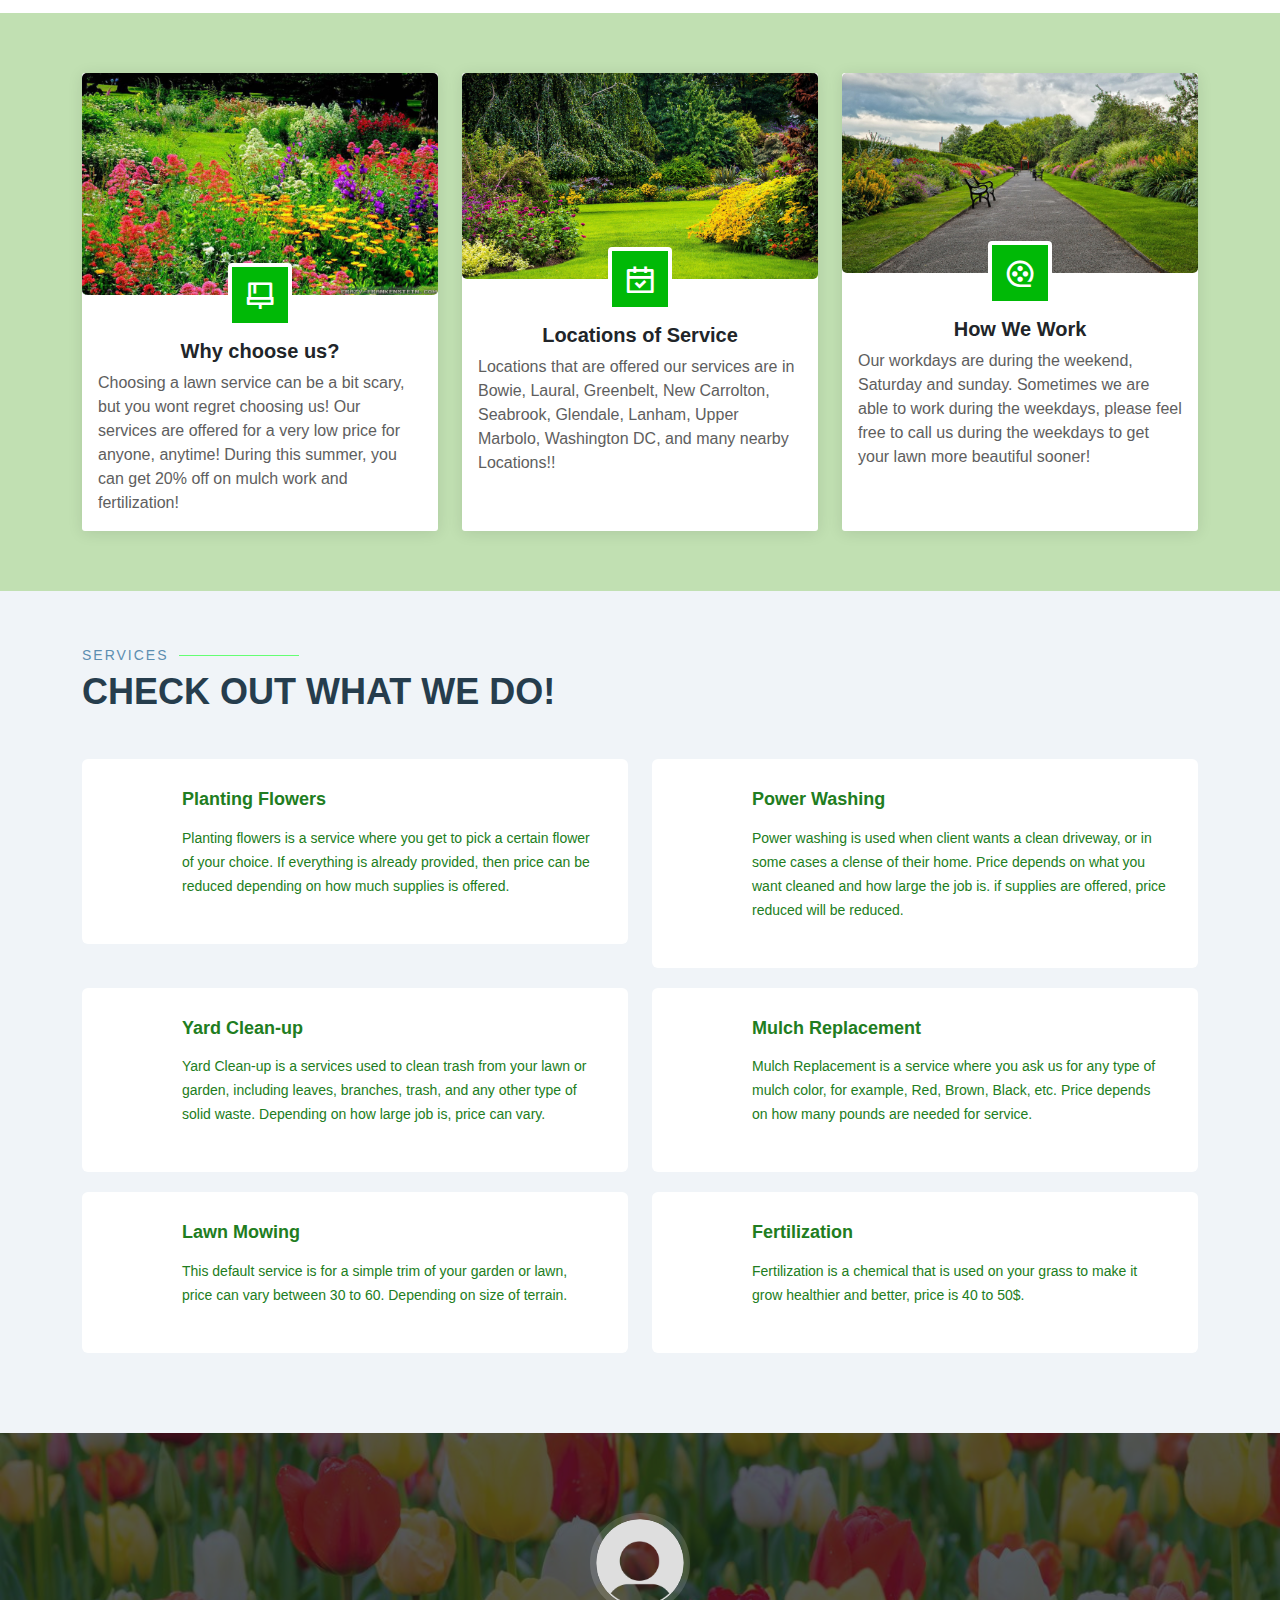
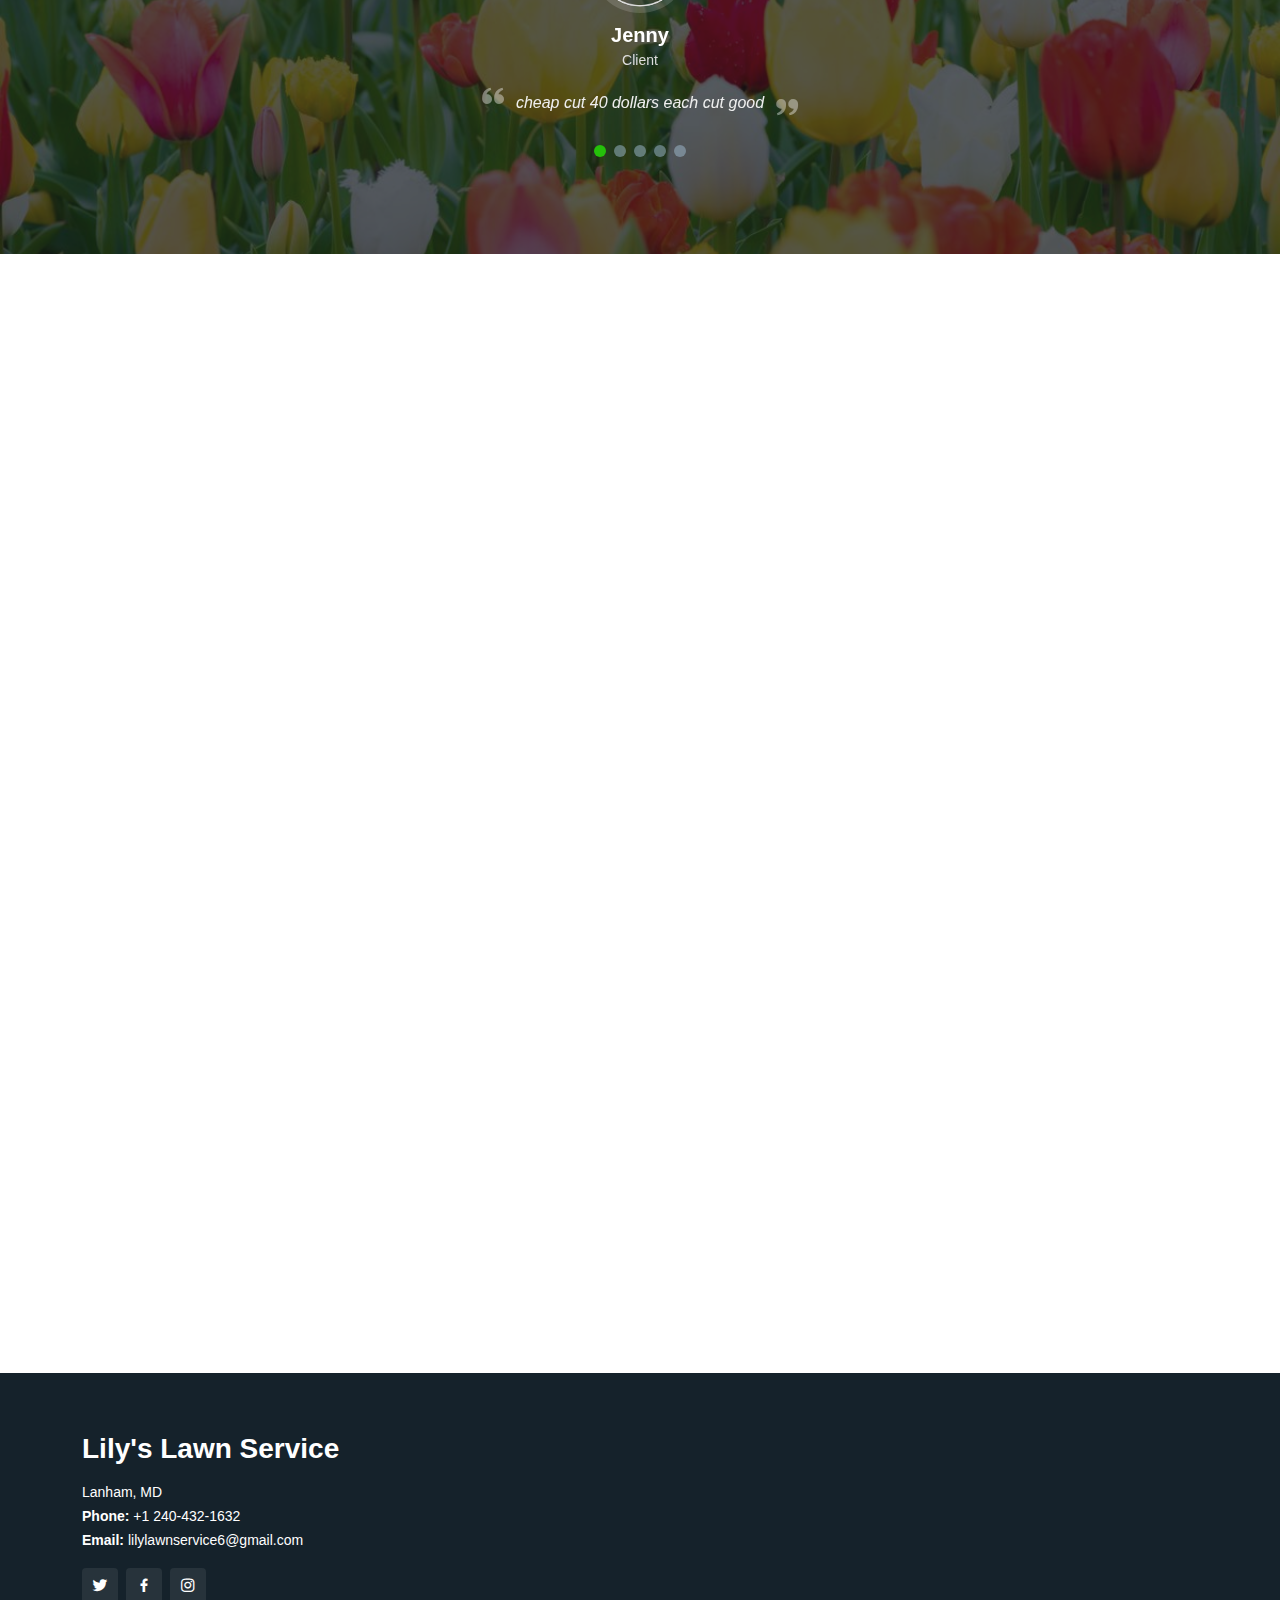
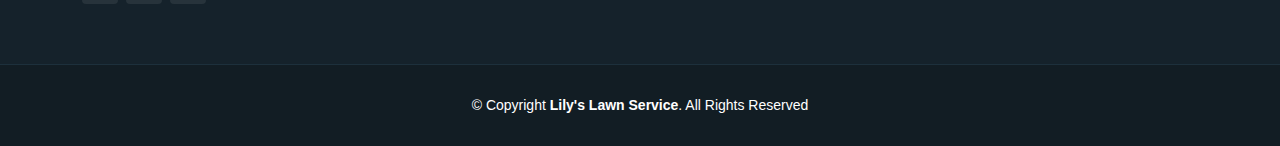
==== commit 688890d1: "fix h1" ====
--- a/index.html
+++ b/index.html
@@ -13,9 +13,9 @@
   <link href="assets/img/favicon.png" rel="icon">
   <link href="assets/img/favicon.png" rel="apple-touch-icon">
 
-  <!-- Google Fonts -->
+  <!-- Google -->
   <script async src="https://pagead2.googlesyndication.com/pagead/js/adsbygoogle.js?client=ca-pub-4412835452950258"
-  crossorigin="anonymous"></script>
+     crossorigin="anonymous"></script>
   <!-- Vendor CSS Files -->
   <link href="assets/vendor/aos/aos.css" rel="stylesheet">
   <link href="assets/vendor/bootstrap/css/bootstrap.min.css" rel="stylesheet">
@@ -57,7 +57,7 @@
   <!-- ======= Hero Section ======= -->
   <section id="hero">
     <div class="hero-container" data-aos="fade-up" data-aos-delay="150">
-      <h1>Grow. Cut. Repeat.</h1>
+      <p id="gcr">Grow. Cut. Repeat.</p>
       <h2>We are team of talented gardeners, hoping to make you happy.</h2>
       <div class="d-flex">
         <a href="#about" class="btn-get-started scrollto">Get Started</a>
--- a/assets/css/style.css
+++ b/assets/css/style.css
@@ -7,6 +7,11 @@
   font-family: "Open Sans", sans-serif;
   color: #217d21;
   
+}
+
+#gcr {
+  font-size: 54px;
+  color: white;
 }
 
 a {
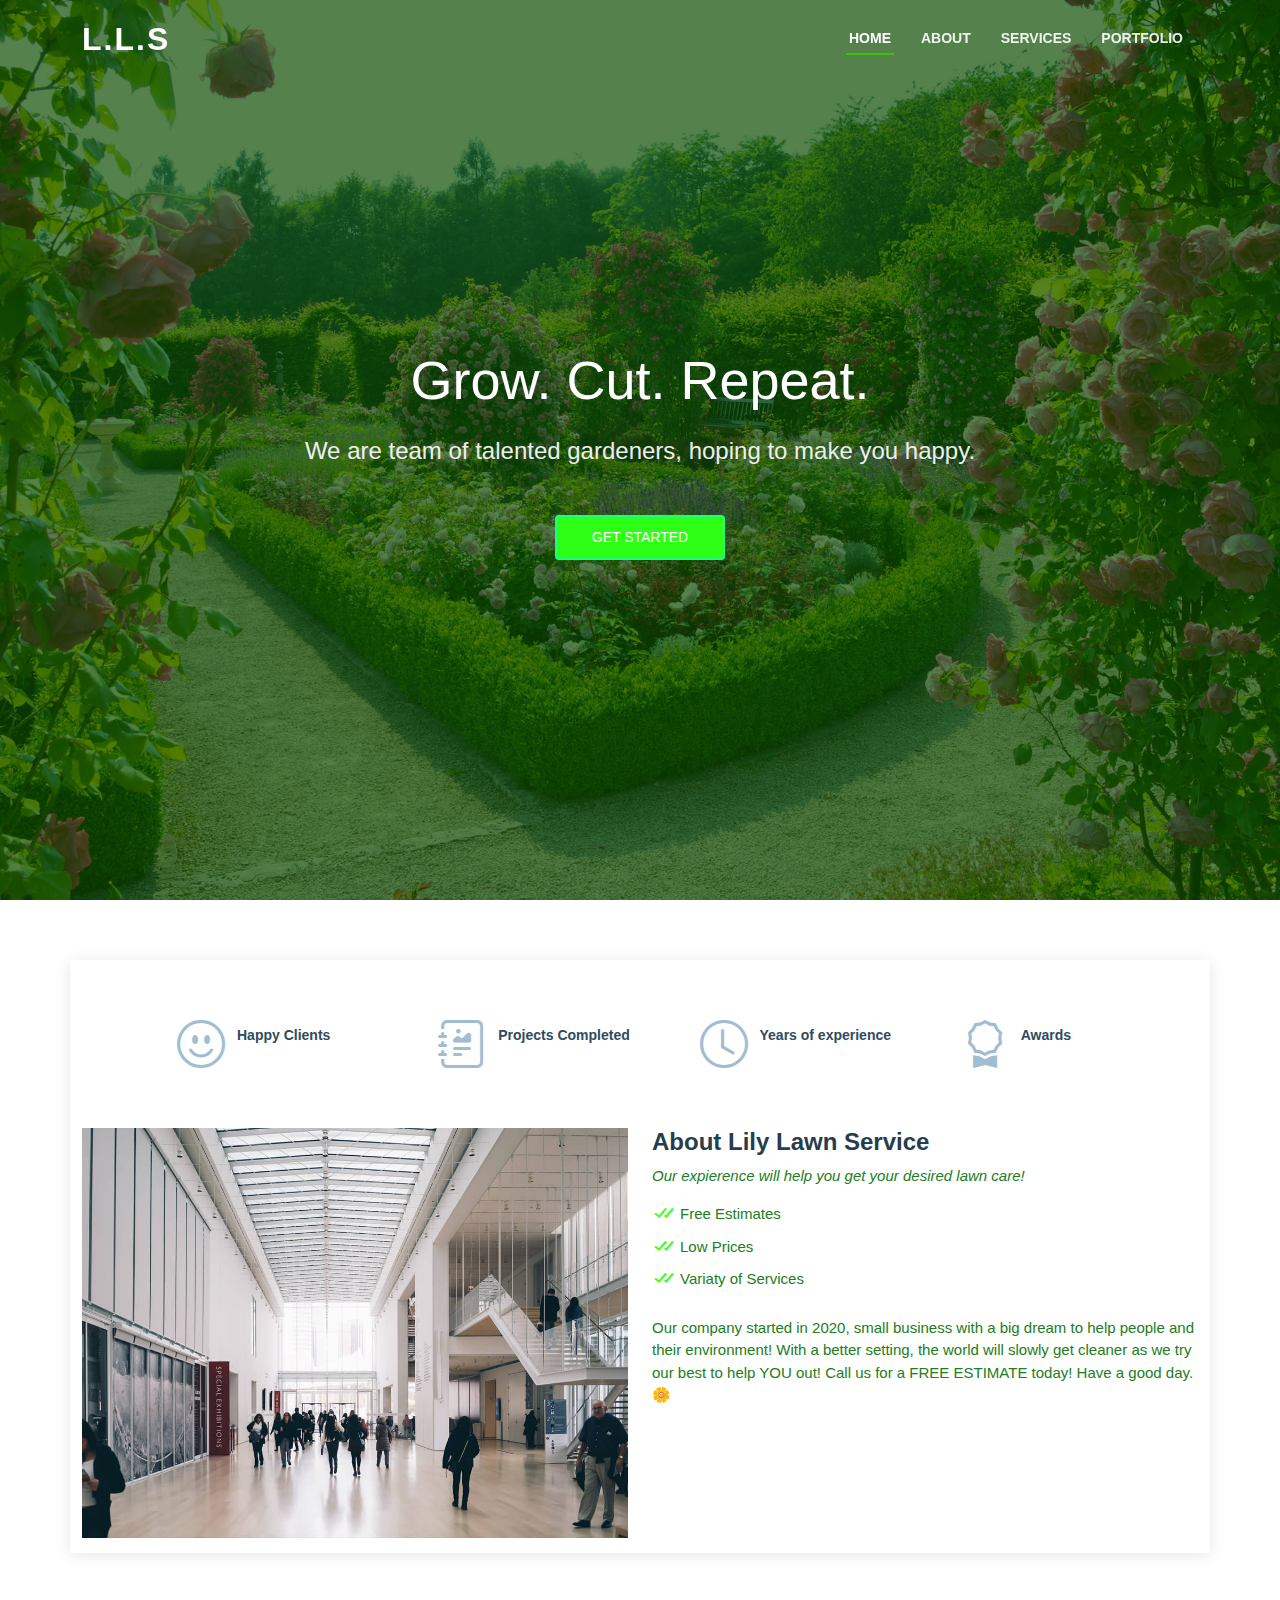
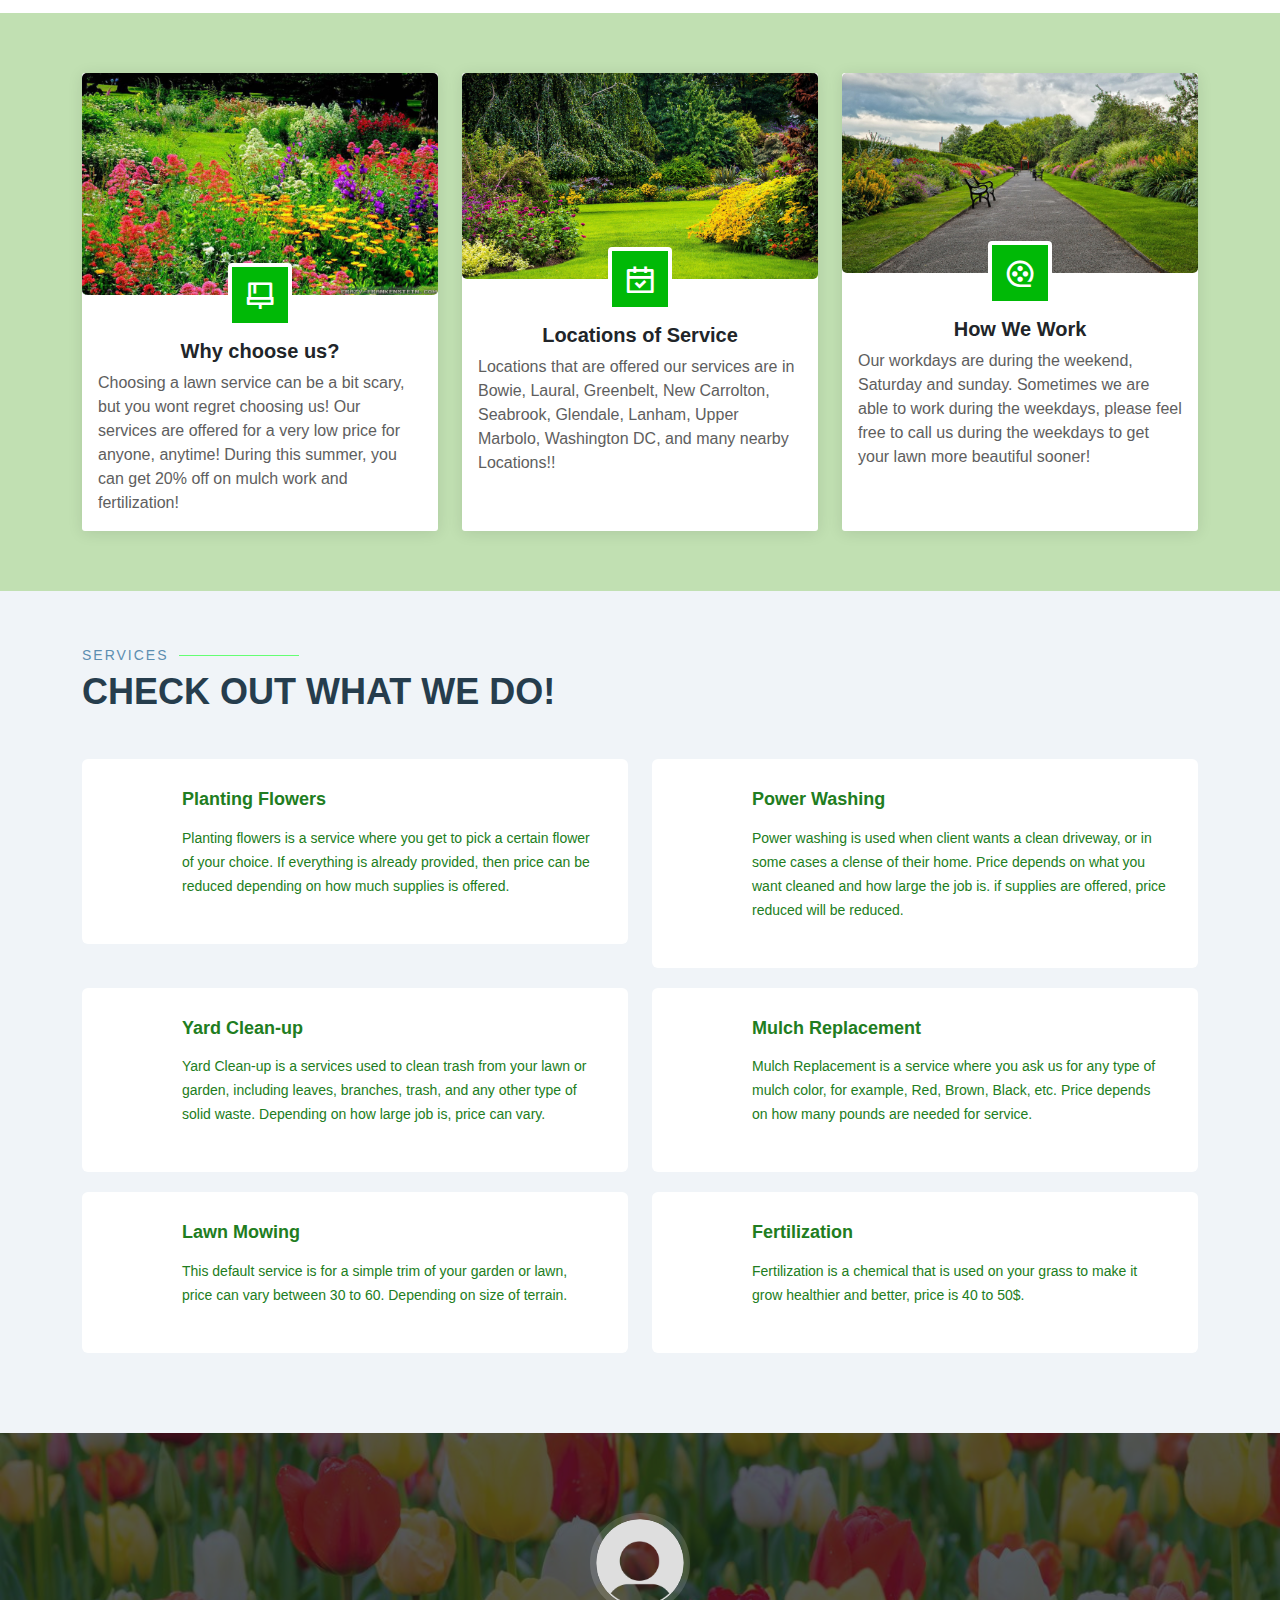
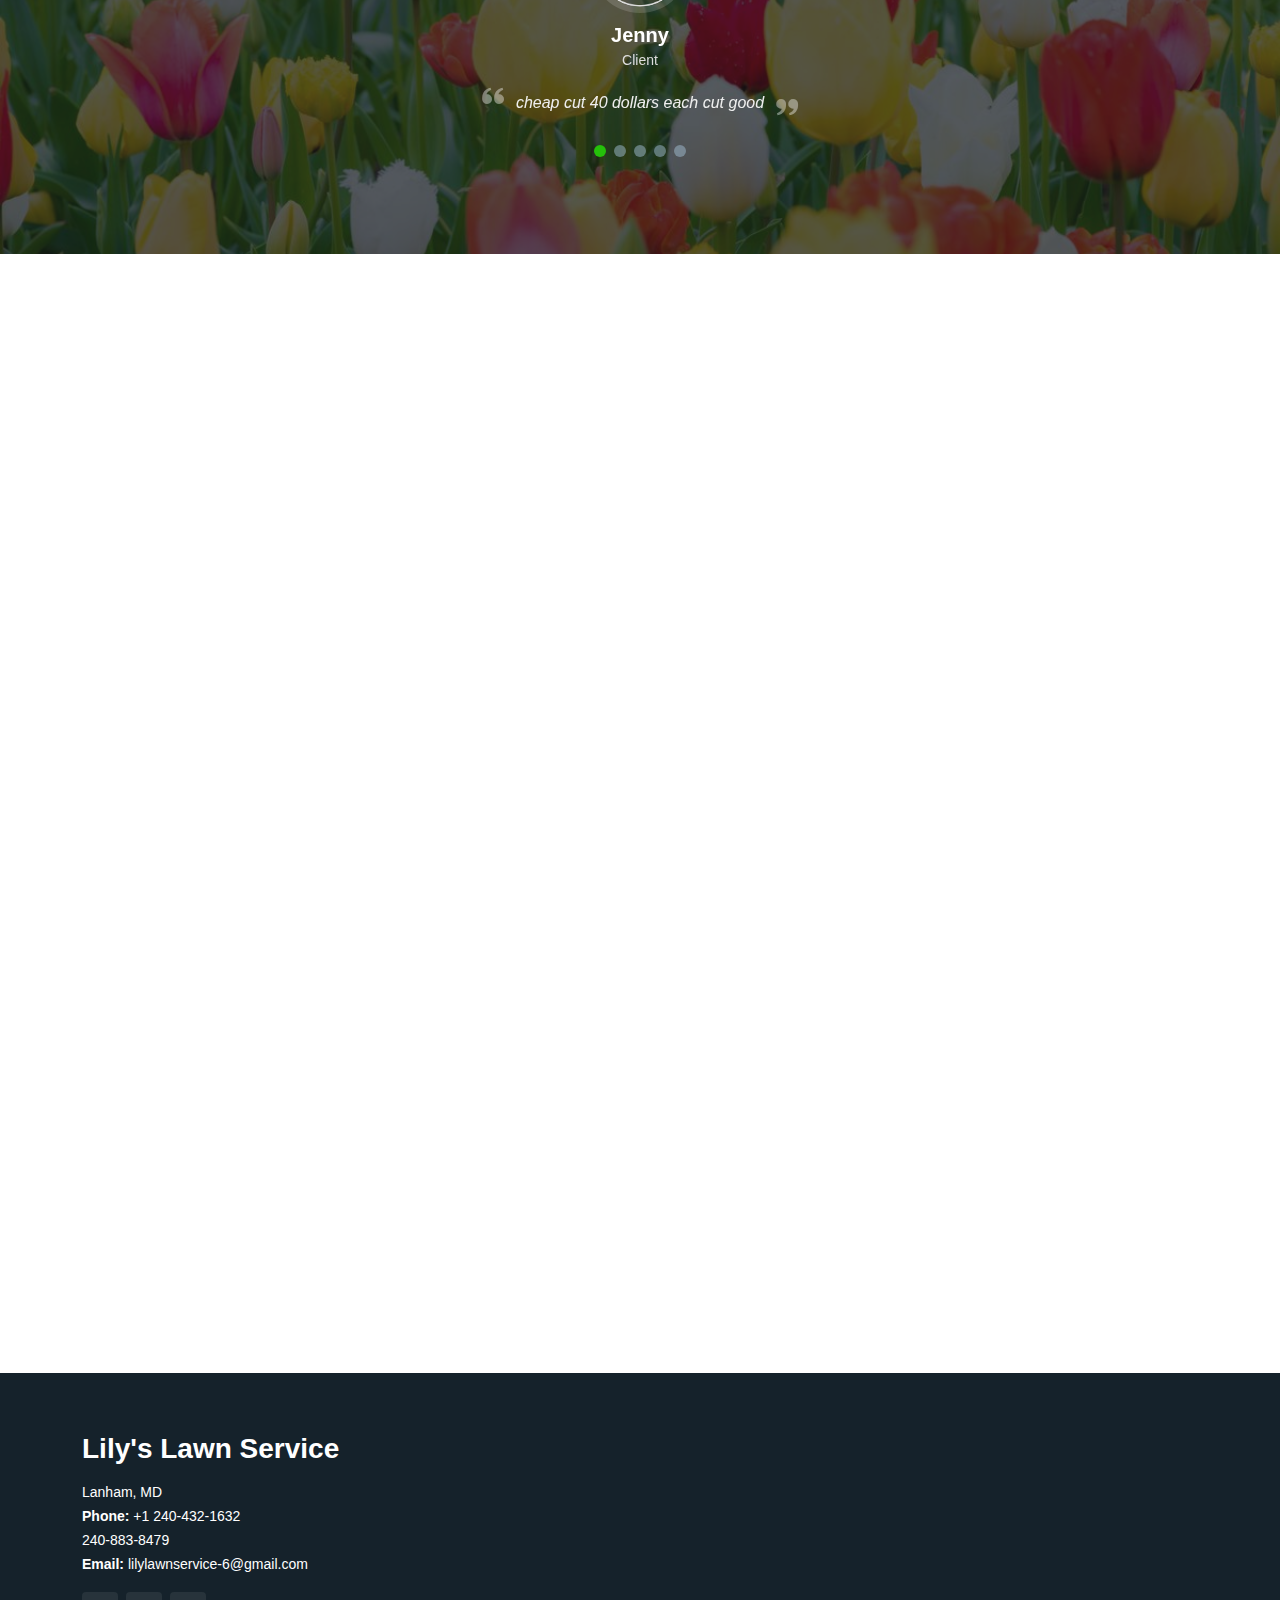
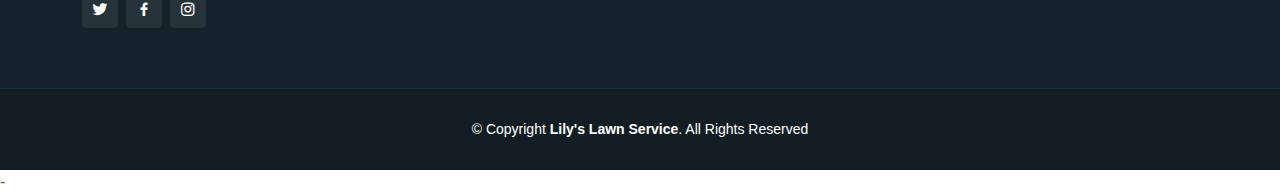
==== commit 0a6eae6f: "Update index.html" ====
--- a/index.html
+++ b/index.html
@@ -16,6 +16,7 @@
   <!-- Google -->
   <script async src="https://pagead2.googlesyndication.com/pagead/js/adsbygoogle.js?client=ca-pub-4412835452950258"
      crossorigin="anonymous"></script>
+     <meta name="google-adsense-account" content="ca-pub-4412835452950258">
   <!-- Vendor CSS Files -->
   <link href="assets/vendor/aos/aos.css" rel="stylesheet">
   <link href="assets/vendor/bootstrap/css/bootstrap.min.css" rel="stylesheet">
@@ -436,8 +437,8 @@
               <h3>Lily's Lawn Service</h3>
               <p>
                 Lanham, MD<br>
-                <strong>Phone:</strong> +1 240-432-1632<br>
-                <strong>Email:</strong> lilylawnservice6@gmail.com<br>
+                <strong>Phone:</strong> +1 240-432-1632<br> 240-883-8479<br>
+                <strong>Email:</strong> lilylawnservice-6@gmail.com<br>
               </p>
               <div class="social-links mt-3">
                 <a href="https://twitter.com/LilyLawnServic3" target="_blank" class="twitter"><i class="bx bxl-twitter"></i></a>
@@ -464,7 +465,7 @@
   <div id="preloader"></div>
   <a href="#" class="back-to-top d-flex align-items-center justify-content-center"><i class="bi bi-arrow-up-short"></i></a>
 
-  <!-- Vendor JS Files -->
+  <!-- Vendor JS Files -->-
   <script src="assets/vendor/purecounter/purecounter_vanilla.js"></script>
   <script src="assets/vendor/aos/aos.js"></script>
   <script src="assets/vendor/bootstrap/js/bootstrap.bundle.min.js"></script>
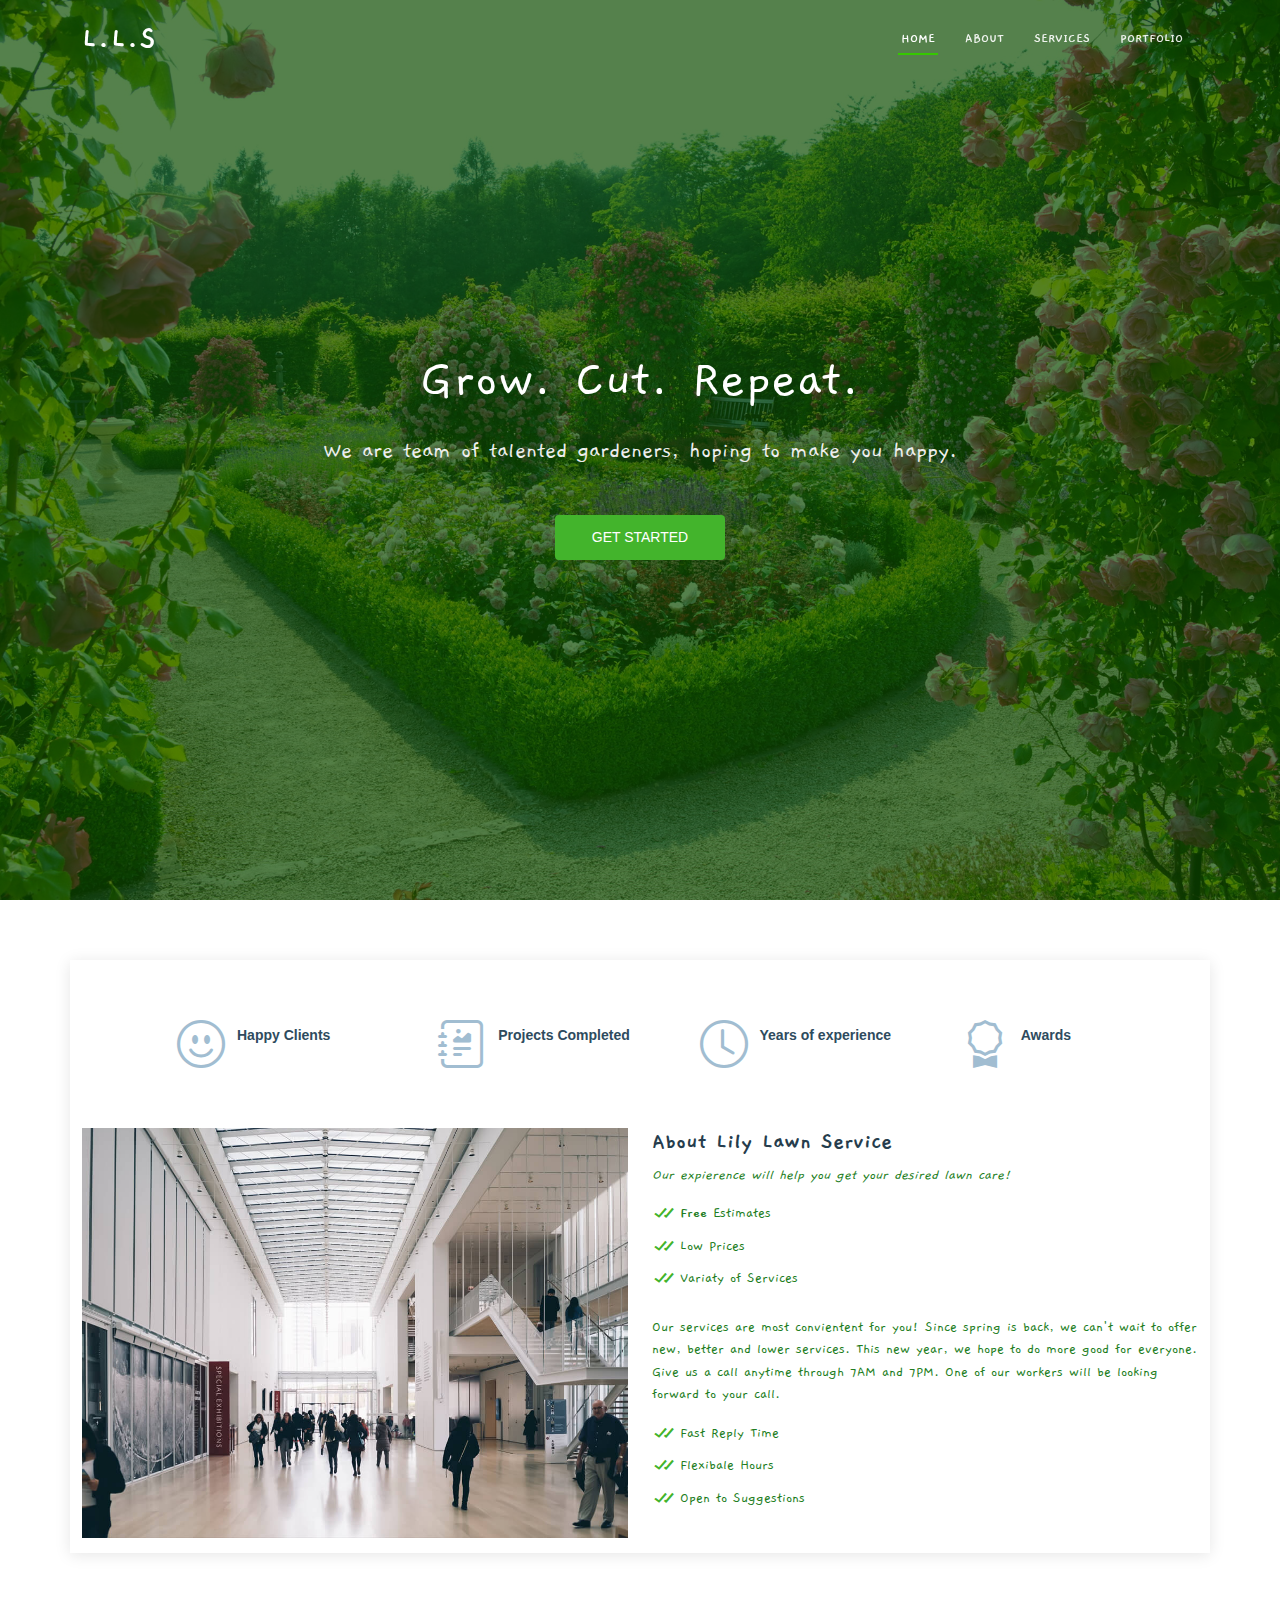
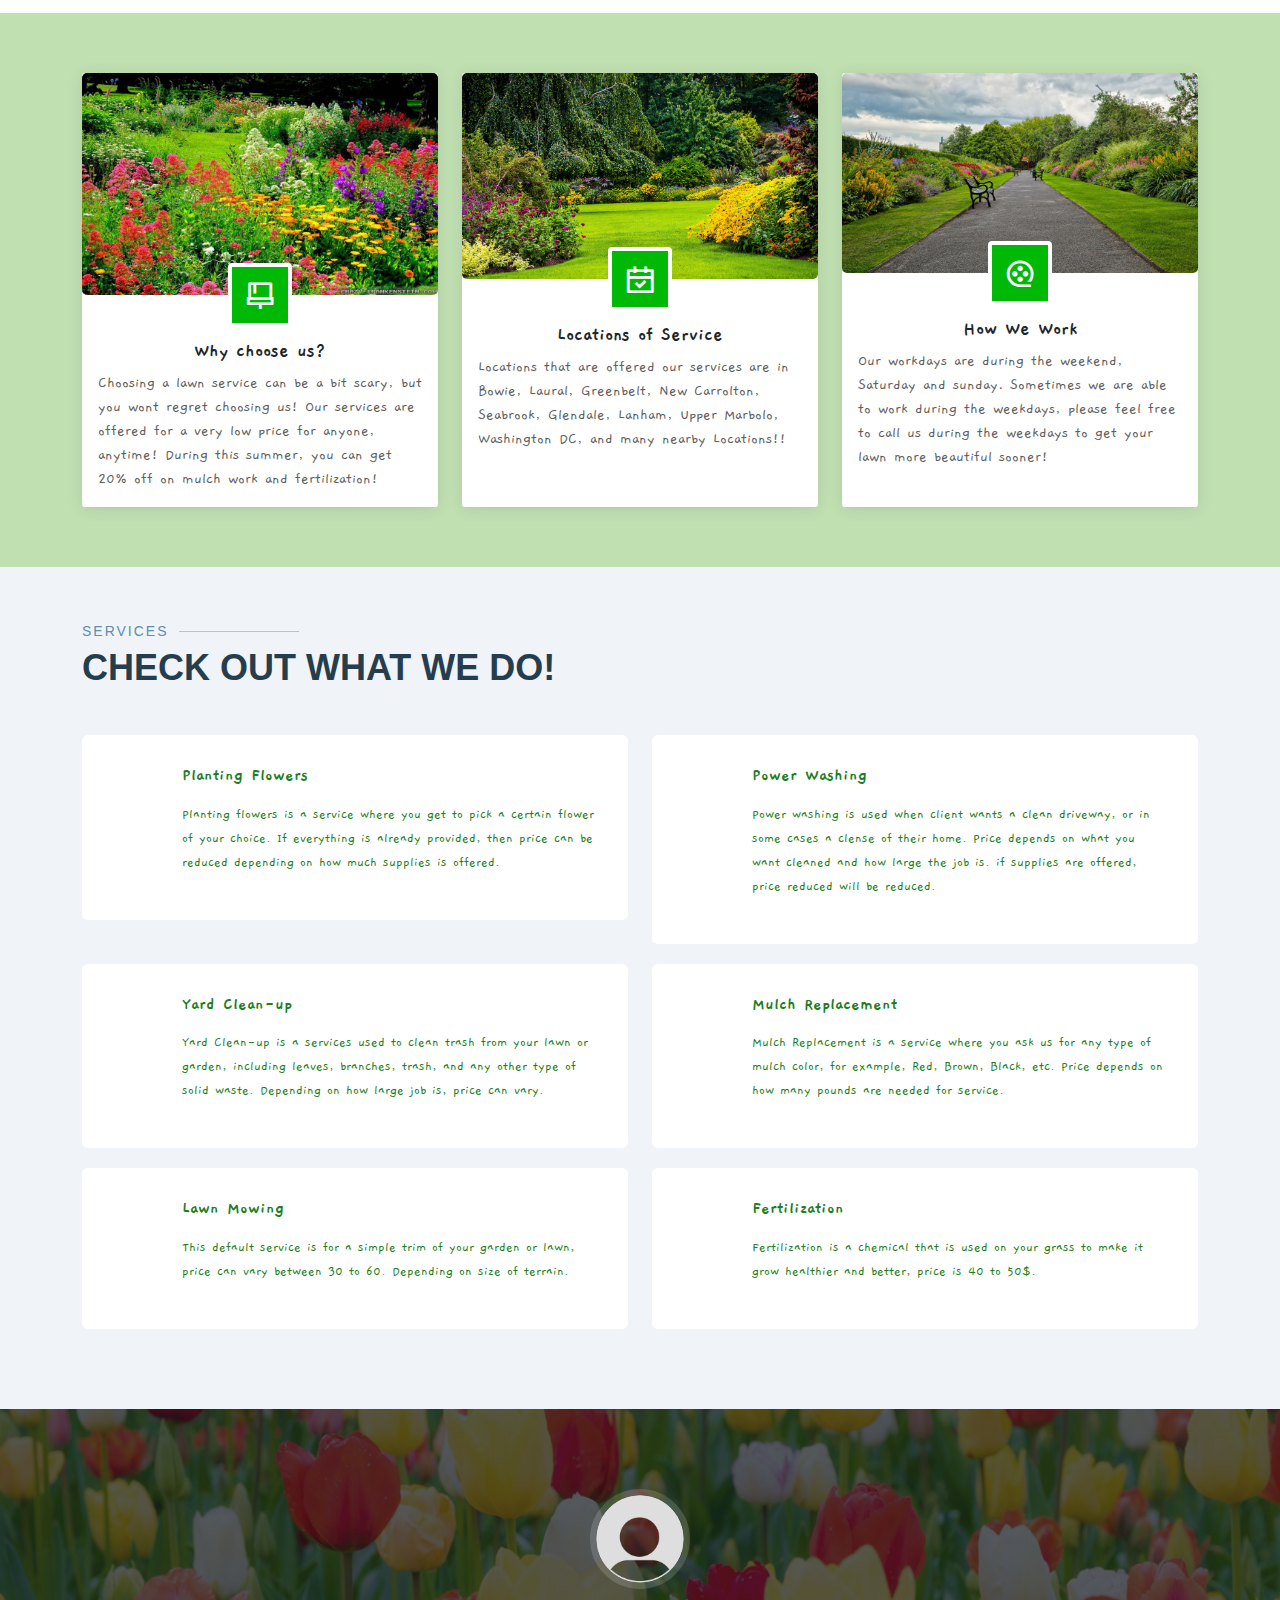
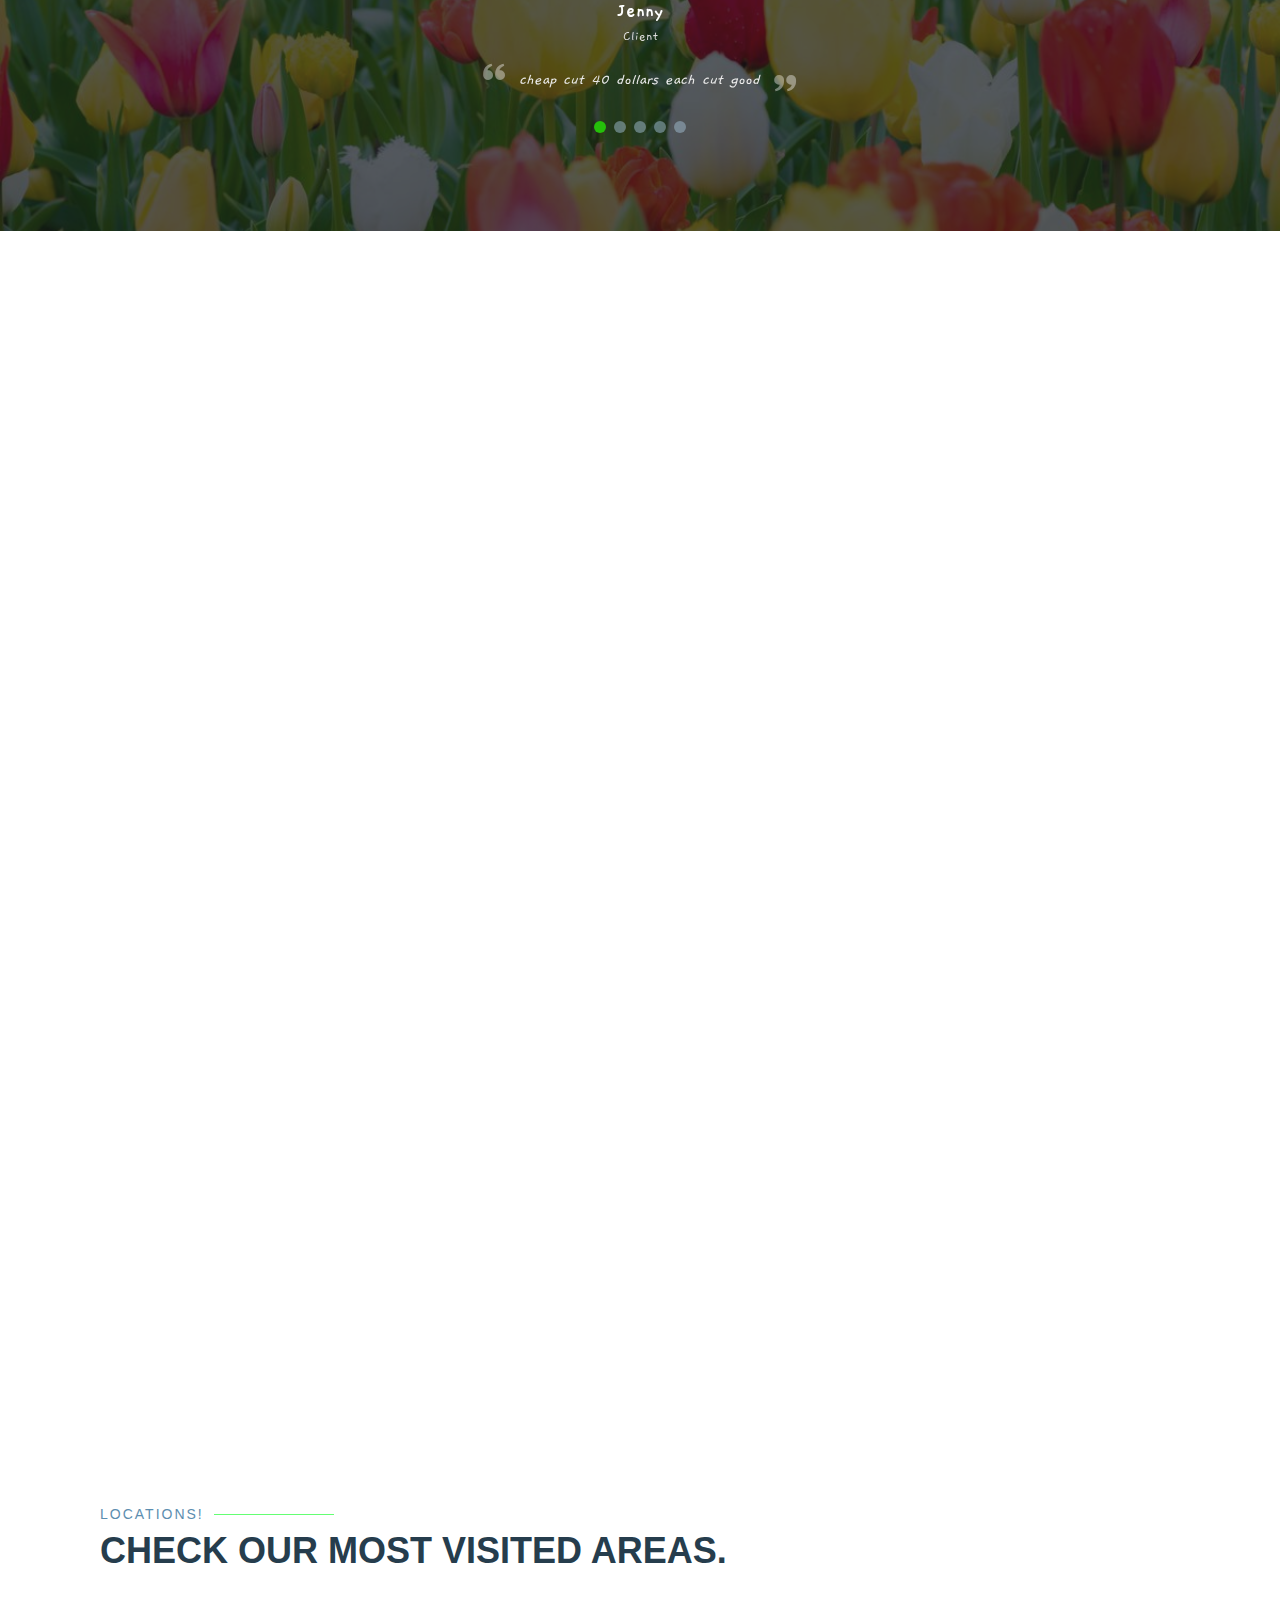
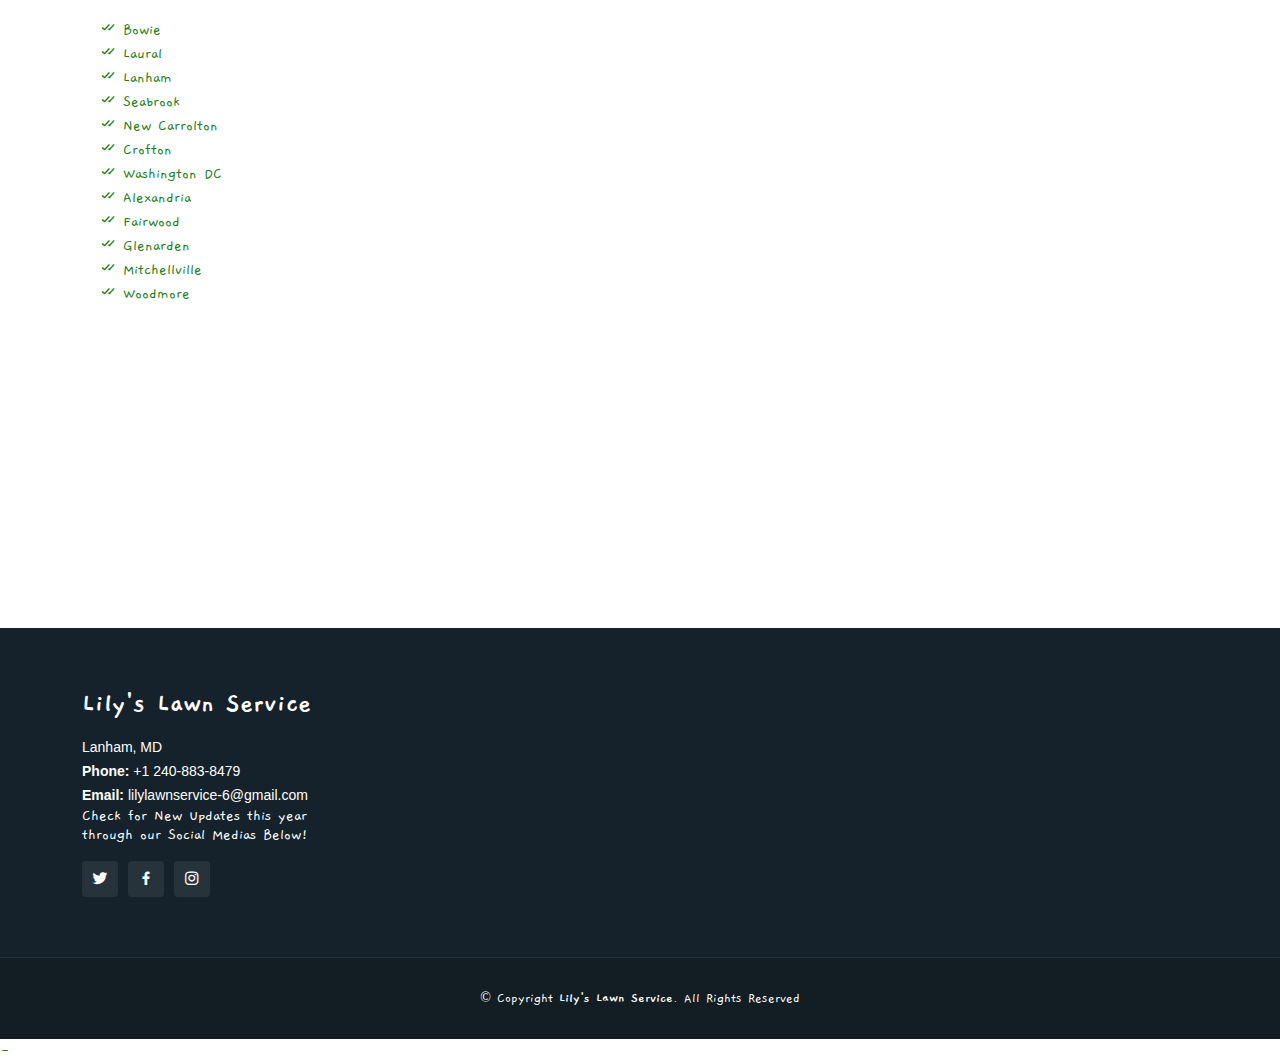
==== commit 64ce5c8f: "location" ====
--- a/index.html
+++ b/index.html
@@ -5,7 +5,7 @@
   <meta charset="utf-8">
   <meta content="width=device-width, initial-scale=1.0" name="viewport">
 
-  <title>Lily's Lawn Service 🪷 </title>
+  <title>Lily's Lawn Service! 🪷 </title>
   <meta content="" name="description">
   <meta content="" name="keywords">
 
@@ -14,9 +14,10 @@
   <link href="assets/img/favicon.png" rel="apple-touch-icon">
 
   <!-- Google -->
-  <script async src="https://pagead2.googlesyndication.com/pagead/js/adsbygoogle.js?client=ca-pub-4412835452950258"
-     crossorigin="anonymous"></script>
-     <meta name="google-adsense-account" content="ca-pub-4412835452950258">
+  <link rel="preconnect" href="https://fonts.googleapis.com">
+  <link rel="preconnect" href="https://fonts.gstatic.com" crossorigin>
+  <link href="https://fonts.googleapis.com/css2?family=Gaegu&display=swap" rel="stylesheet">
+     
   <!-- Vendor CSS Files -->
   <link href="assets/vendor/aos/aos.css" rel="stylesheet">
   <link href="assets/vendor/bootstrap/css/bootstrap.min.css" rel="stylesheet">
@@ -123,14 +124,21 @@
               Our expierence will help you get your desired lawn care!
             </p>
             <ul>
-              <li><i class="bx bx-check-double"></i> Free Estimates</li>
+              <li><i class="bx bx-check-double"></i> <b>Free</b> Estimates</li>
               <li><i class="bx bx-check-double"></i> Low Prices</li>
               <li><i class="bx bx-check-double"></i> Variaty of Services</li>
             </ul>
             <p>
-              Our company started in 2020, small business with a big dream to help people and their environment! With a better setting, the world
-              will slowly get cleaner as we try our best to help YOU out! Call us for a FREE ESTIMATE today! Have a good day. 🌼
+              Our services are most convientent for you! Since spring is back, we can't wait to offer
+              new, better and lower services. This new year, we hope to do more good for everyone. 
+              Give us a call anytime through 7AM and 7PM. One of 
+              our workers will be looking forward to your call. 
             </p>
+            <ul>
+              <li><i class="bx bx-check-double"></i> Fast Reply Time</li>
+              <li><i class="bx bx-check-double"></i> Flexibale Hours</li>
+              <li><i class="bx bx-check-double"></i> Open to Suggestions</li>
+            </ul>
           </div>
 
         </div>
@@ -424,6 +432,34 @@
       </div>
     </section><!-- End Portfolio Section -->
 
+    <section class="map">
+
+      <div class="section-title">
+        <h2>Locations!</h2>
+        <p>Check our most visited areas.</p>
+      </div>
+
+      <iframe src="https://www.google.com/maps/embed?pb=!1m18!1m12!1m3!1d3102.3603649754027!2d-76.85942338345922!3d38.961438696308946!2m3!1f0!2f0!3f0!3m2!1i1024!2i768!4f13.1!3m3!1m2!1s0x8f6d334b1188e79f%3A0x977b2db02a46cf85!2sMiguel%20Lawn%20Services!5e0!3m2!1ses-419!2sus!4v1708367019998!5m2!1ses-419!2sus" width="600" height="450" style="border:0;" allowfullscreen="" loading="lazy" referrerpolicy="no-referrer-when-downgrade"></iframe>
+   
+
+      <div class="locs">
+      <ul id="locs">
+        <li><i class="bx bx-check-double"></i> Bowie</li>
+              <li><i class="bx bx-check-double"></i> Laural</li>
+              <li><i class="bx bx-check-double"></i> Lanham</li>
+              <li><i class="bx bx-check-double"></i> Seabrook</li>
+              <li><i class="bx bx-check-double"></i> New Carrolton</li>
+              <li><i class="bx bx-check-double"></i> Crofton</li>
+              <li><i class="bx bx-check-double"></i> Washington DC</li>
+              <li><i class="bx bx-check-double"></i> Alexandria</li>
+              <li><i class="bx bx-check-double"></i> Fairwood</li>
+              <li><i class="bx bx-check-double"></i> Glenarden</li>
+              <li><i class="bx bx-check-double"></i> Mitchellville</li>
+              <li><i class="bx bx-check-double"></i> Woodmore</li>
+      </ul>
+      </div>
+
+       </section>
   </main><!-- End #main -->
 
   <!-- ======= Footer ======= -->
@@ -437,9 +473,10 @@
               <h3>Lily's Lawn Service</h3>
               <p>
                 Lanham, MD<br>
-                <strong>Phone:</strong> +1 240-432-1632<br> 240-883-8479<br>
+                <strong>Phone:</strong> +1 240-883-8479<br>
                 <strong>Email:</strong> lilylawnservice-6@gmail.com<br>
               </p>
+              <h6>Check for New Updates this year through our Social Medias Below!</h6>
               <div class="social-links mt-3">
                 <a href="https://twitter.com/LilyLawnServic3" target="_blank" class="twitter"><i class="bx bxl-twitter"></i></a>
                 <a href="https://www.facebook.com/nicole.delacryz.9"  target="_blank" class="facebook"><i class="bx bxl-facebook"></i></a>
--- a/assets/css/style.css
+++ b/assets/css/style.css
@@ -1,10 +1,30 @@
+.map {
+  margin: 100px;
+}
+
+.locs {
+  height: 400px;
+  width: 500px;
+}
+.map #locs {
+  list-style: none;
+  padding: 0;
+}
+
+
+
+iframe {
+  display: block;
+  margin-left: auto;
+  float: right;
+}
 
 
 /*--------------------------------------------------------------
 # General
 --------------------------------------------------------------*/
 body {
-  font-family: "Open Sans", sans-serif;
+  font-family: 'Gaegu';
   color: #217d21;
   
 }
@@ -30,7 +50,7 @@
 h4,
 h5,
 h6 {
-  font-family: "Raleway", sans-serif;
+  font-family: 'Gaegu';
 }
 
 /*--------------------------------------------------------------
@@ -232,8 +252,8 @@
 .navbar .getstarted:hover,
 .navbar .getstarted:focus:hover {
   color: #fff;
-  background: #1a9505;
-  border-color: #2b9e11;
+  background: #43b42c;
+  border-color: #43b42c;
 }
 
 .navbar>ul>li>.getstarted:before {
@@ -473,8 +493,8 @@
   border-radius: 4px;
   transition: 0.5s;
   color: #fff;
-  background: #2eff17;
-  border: 2px solid #17ff83;
+  background: #43b42c;
+  border: 2px solid #43b42c;
 }
 
 #hero .btn-get-started:hover {
@@ -647,7 +667,7 @@
 
 .about .content ul i {
   font-size: 24px;
-  color: #3eff17;
+  color: #43b42c;
   position: absolute;
   left: 0;
   top: -2px;
